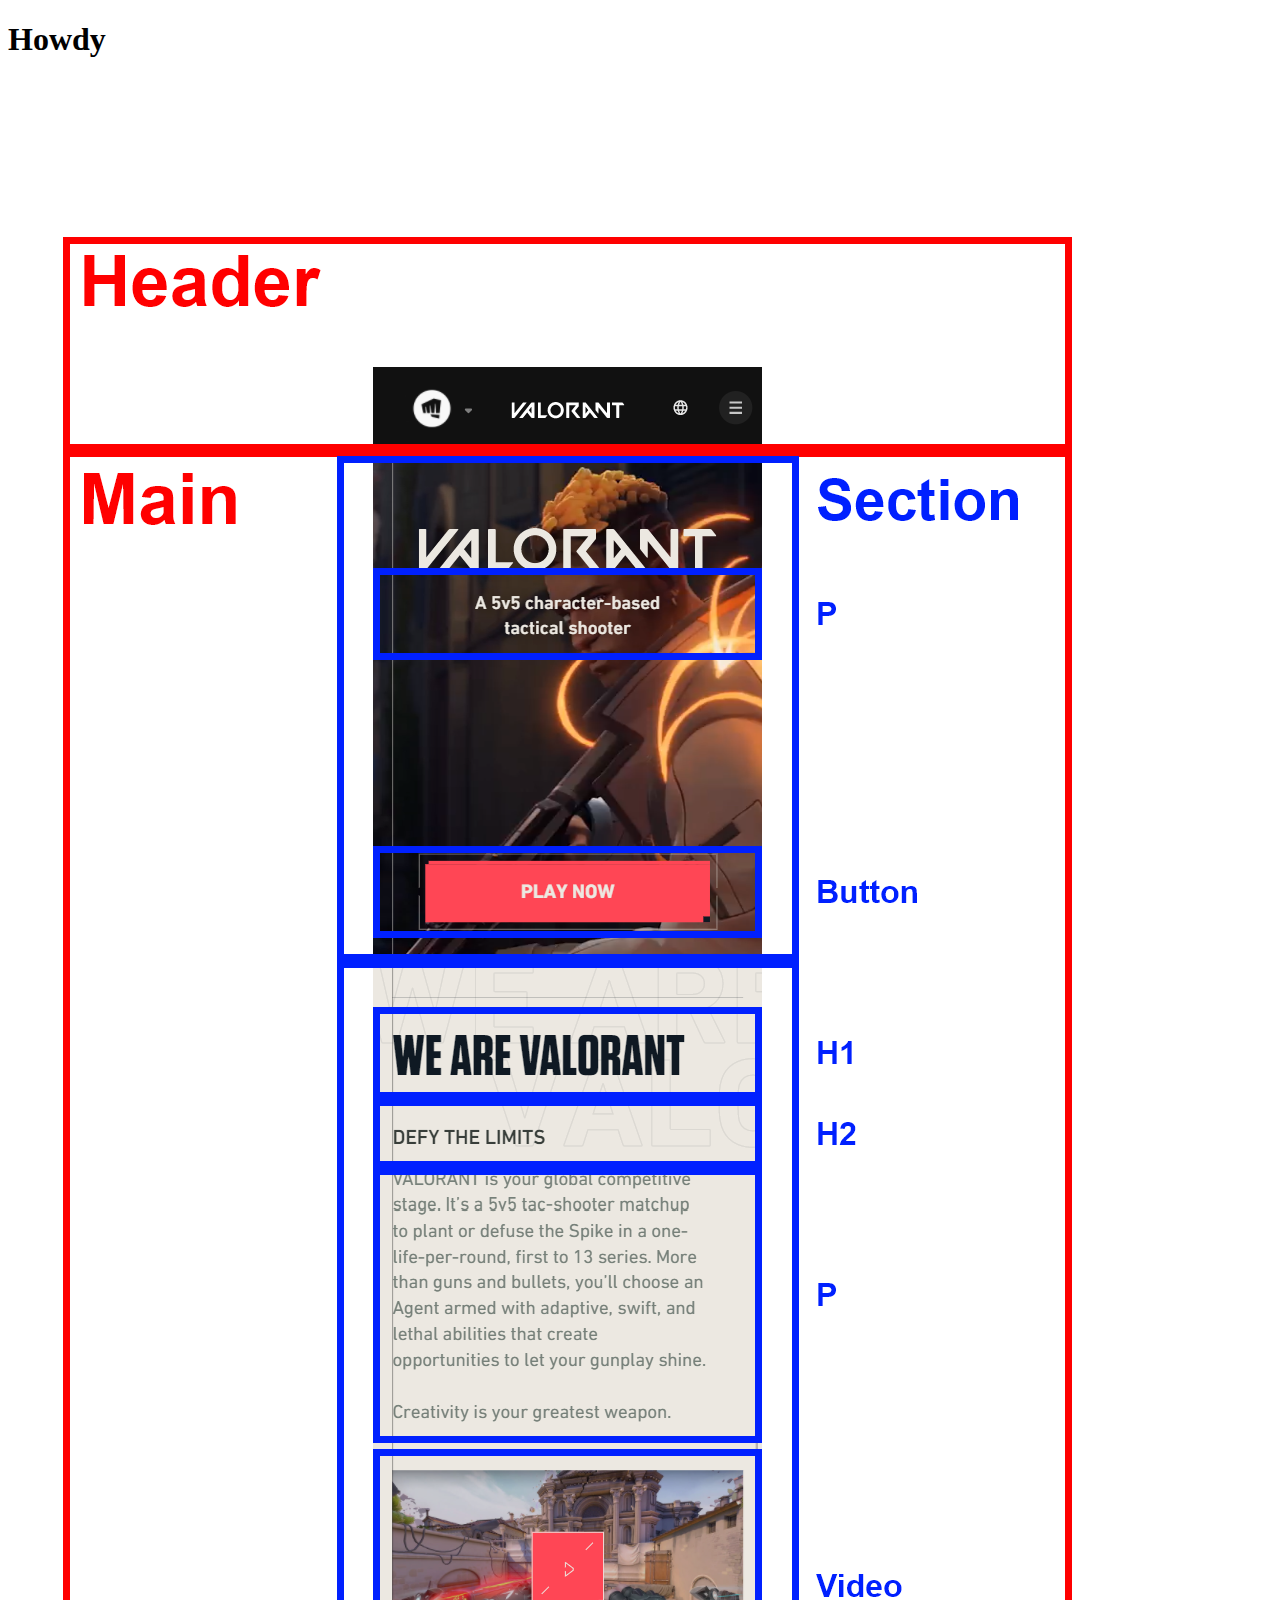
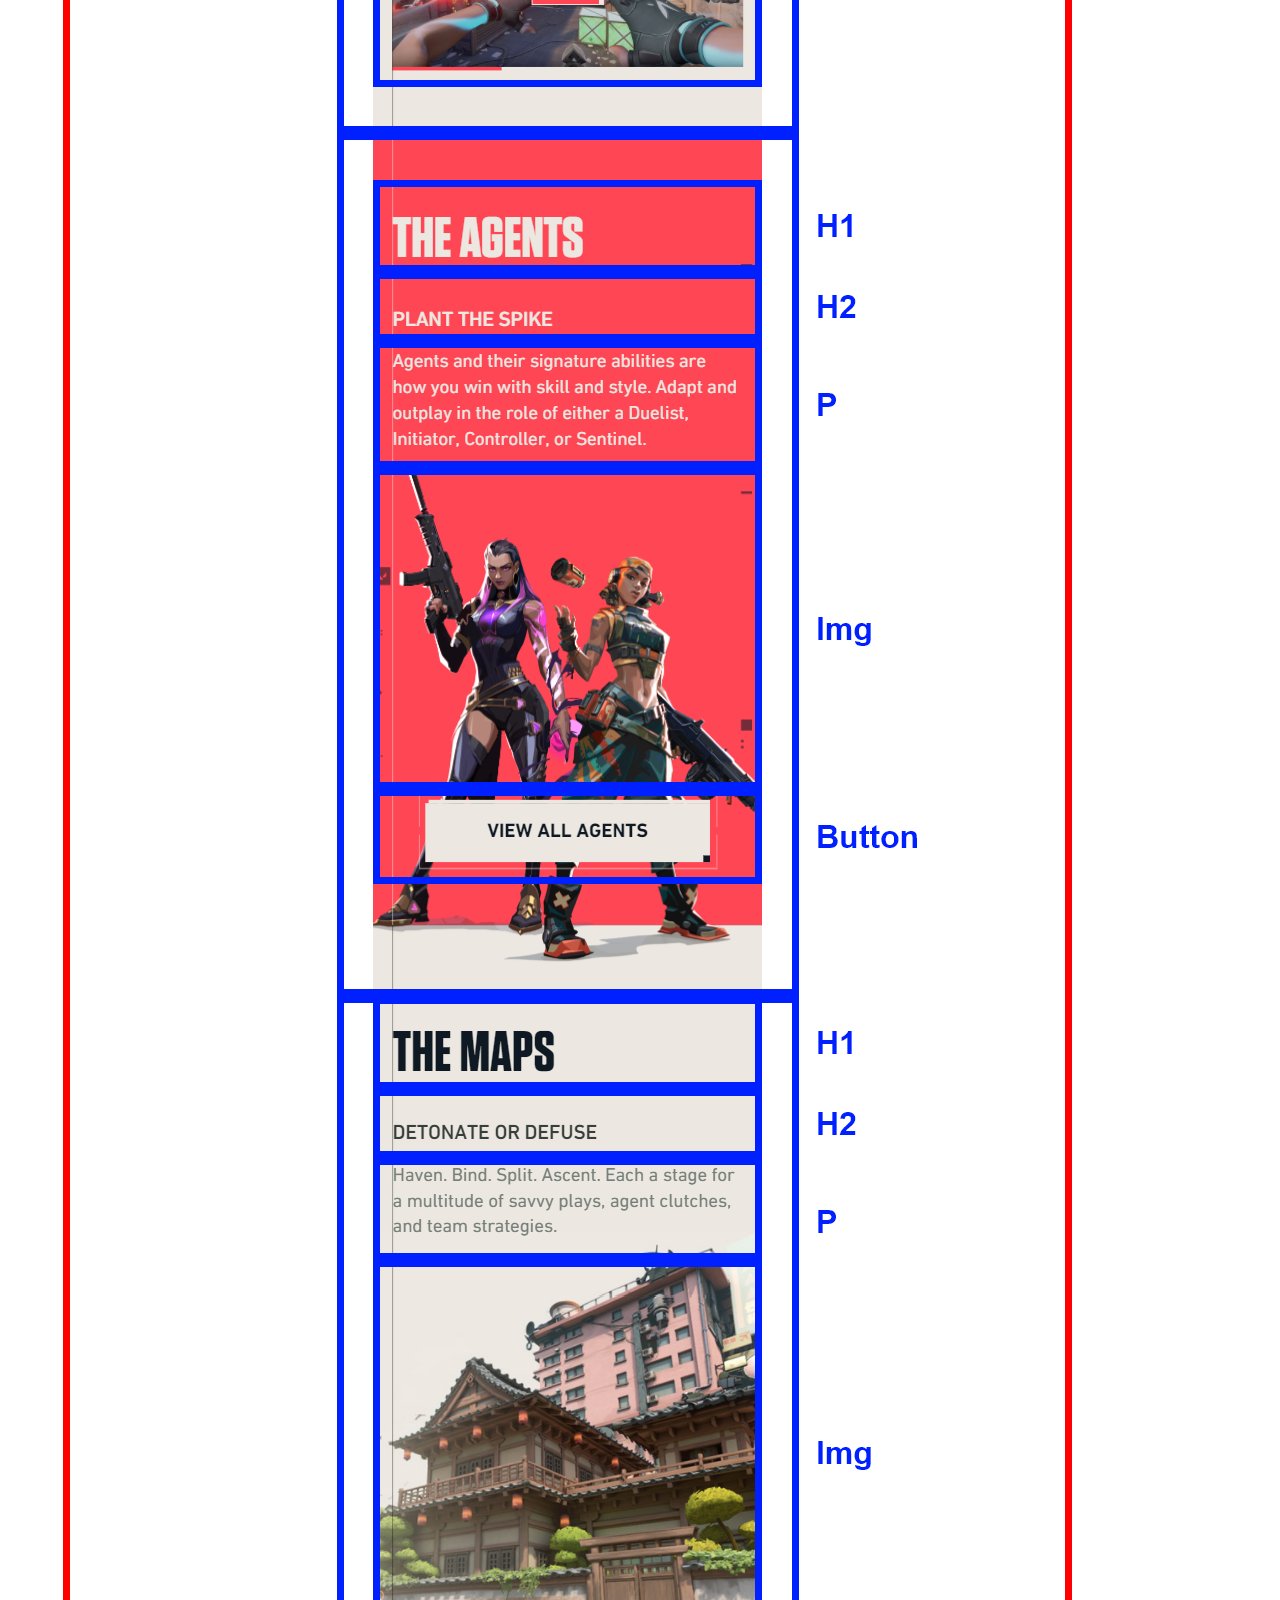
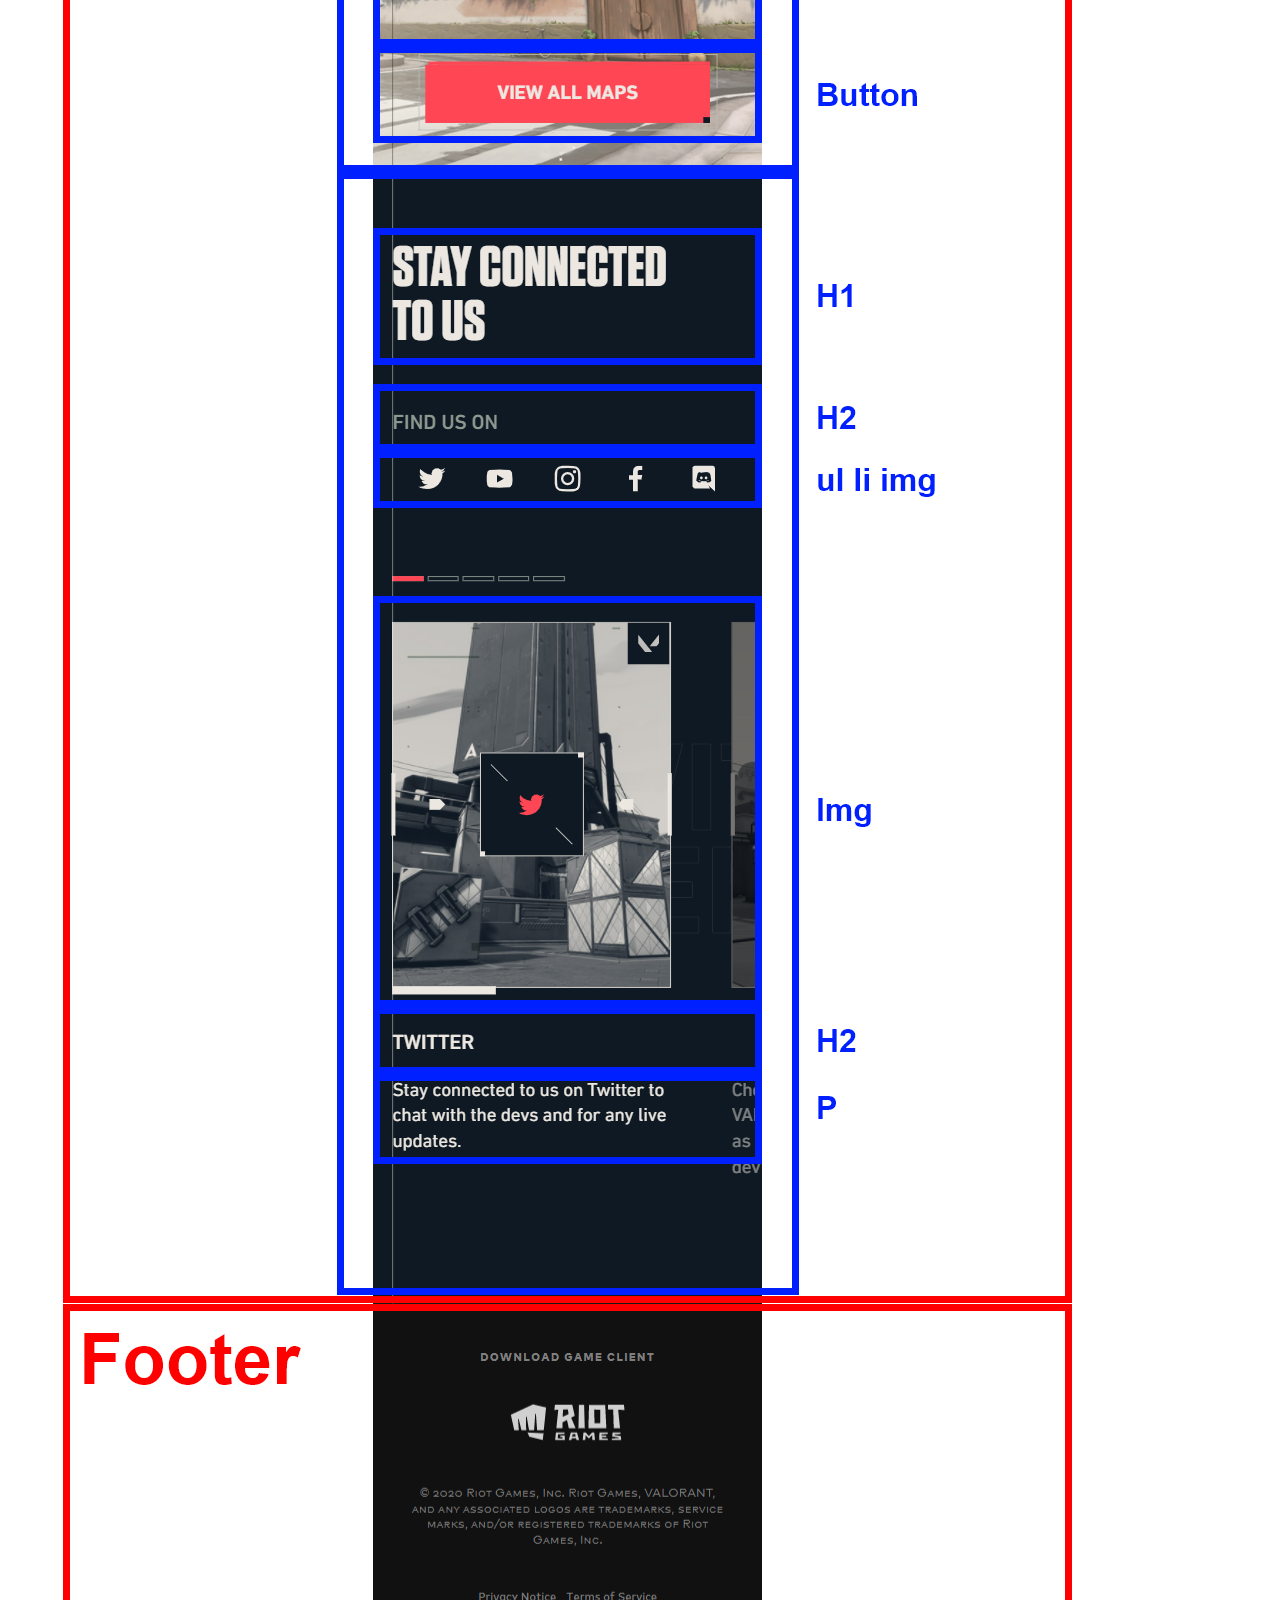
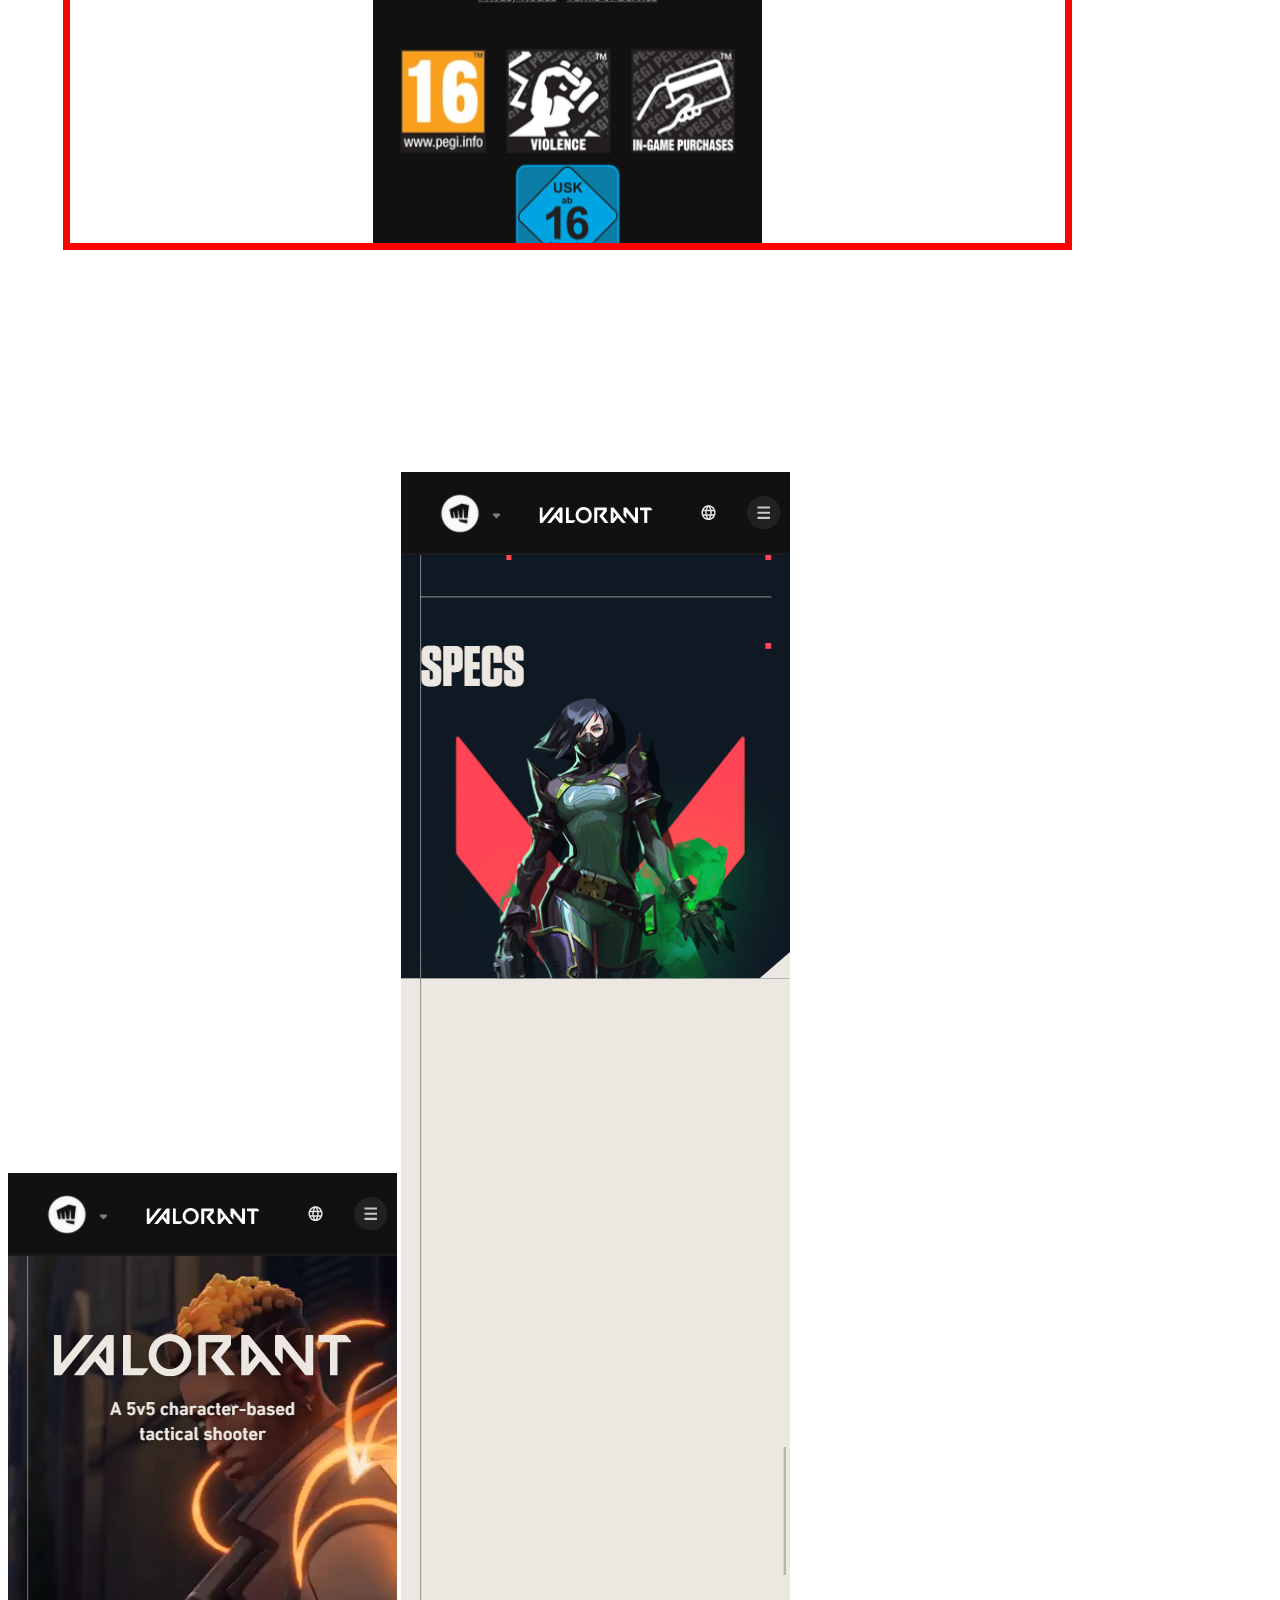
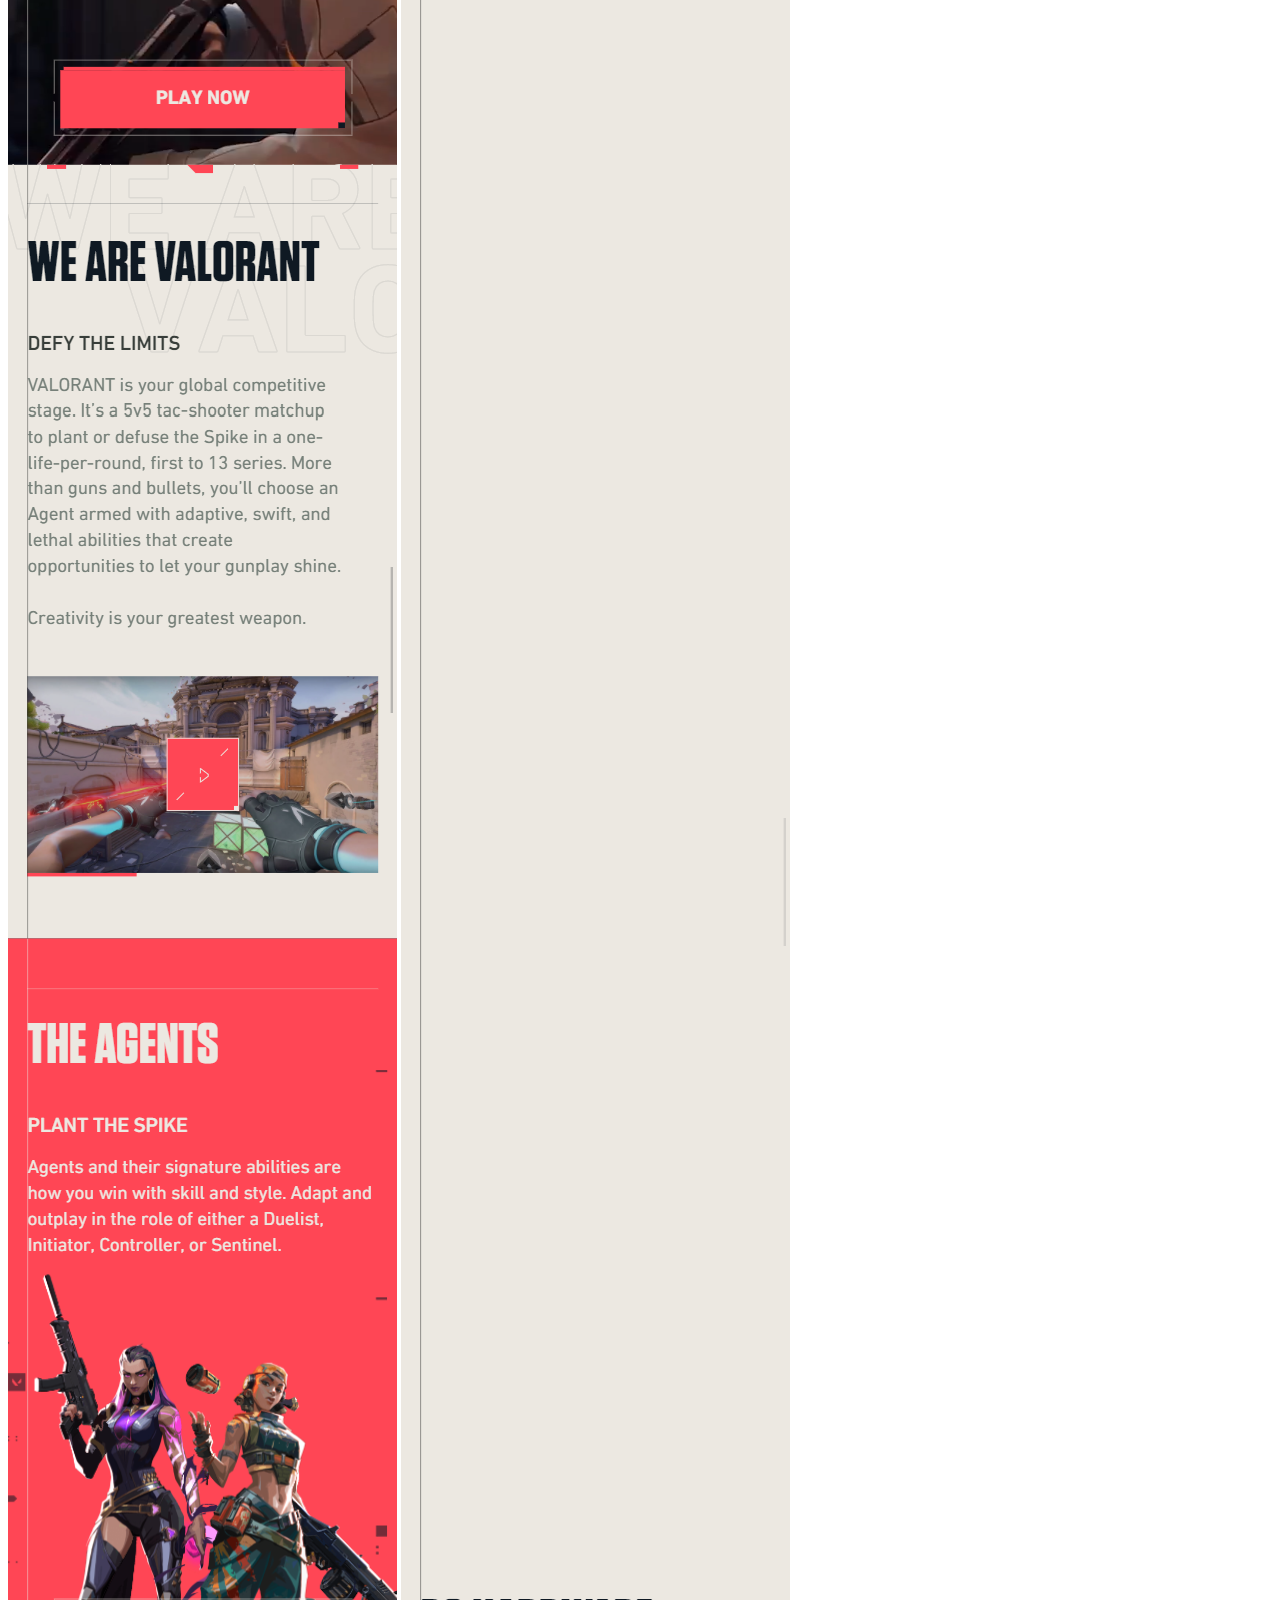
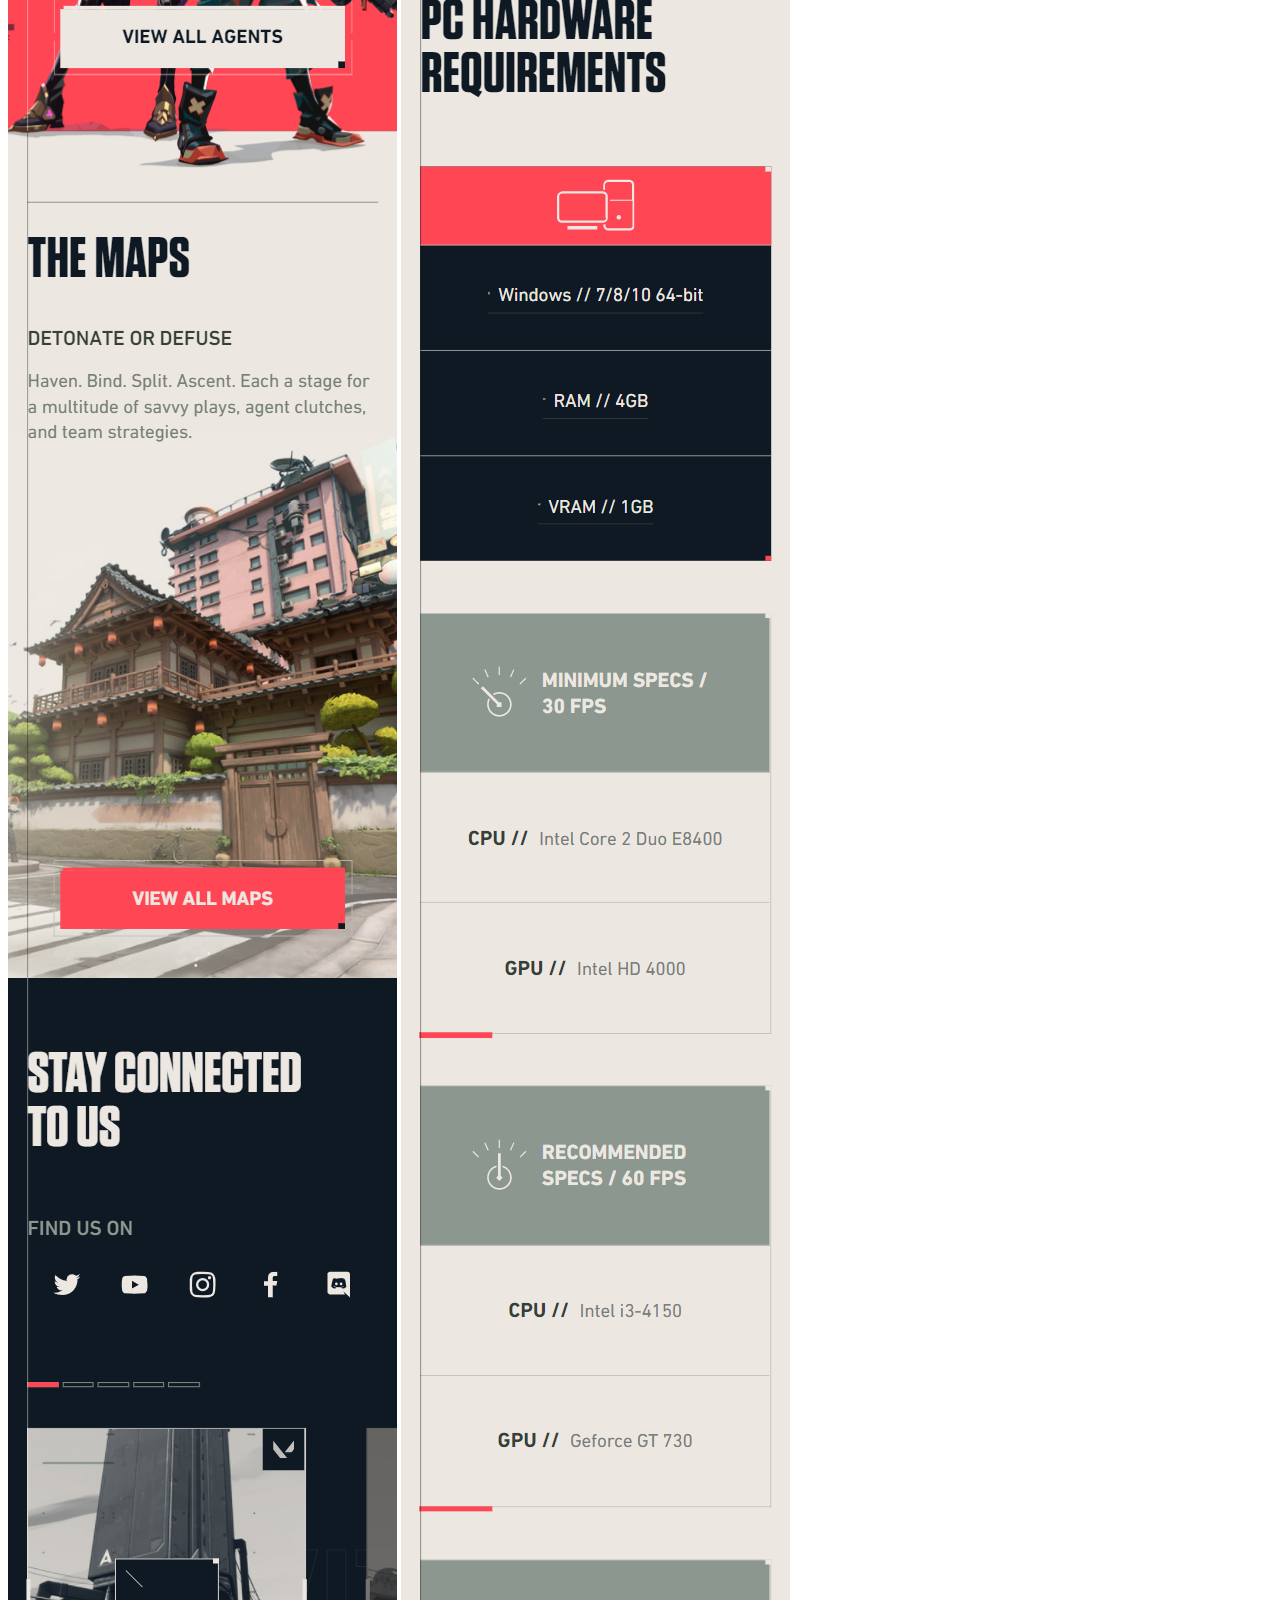
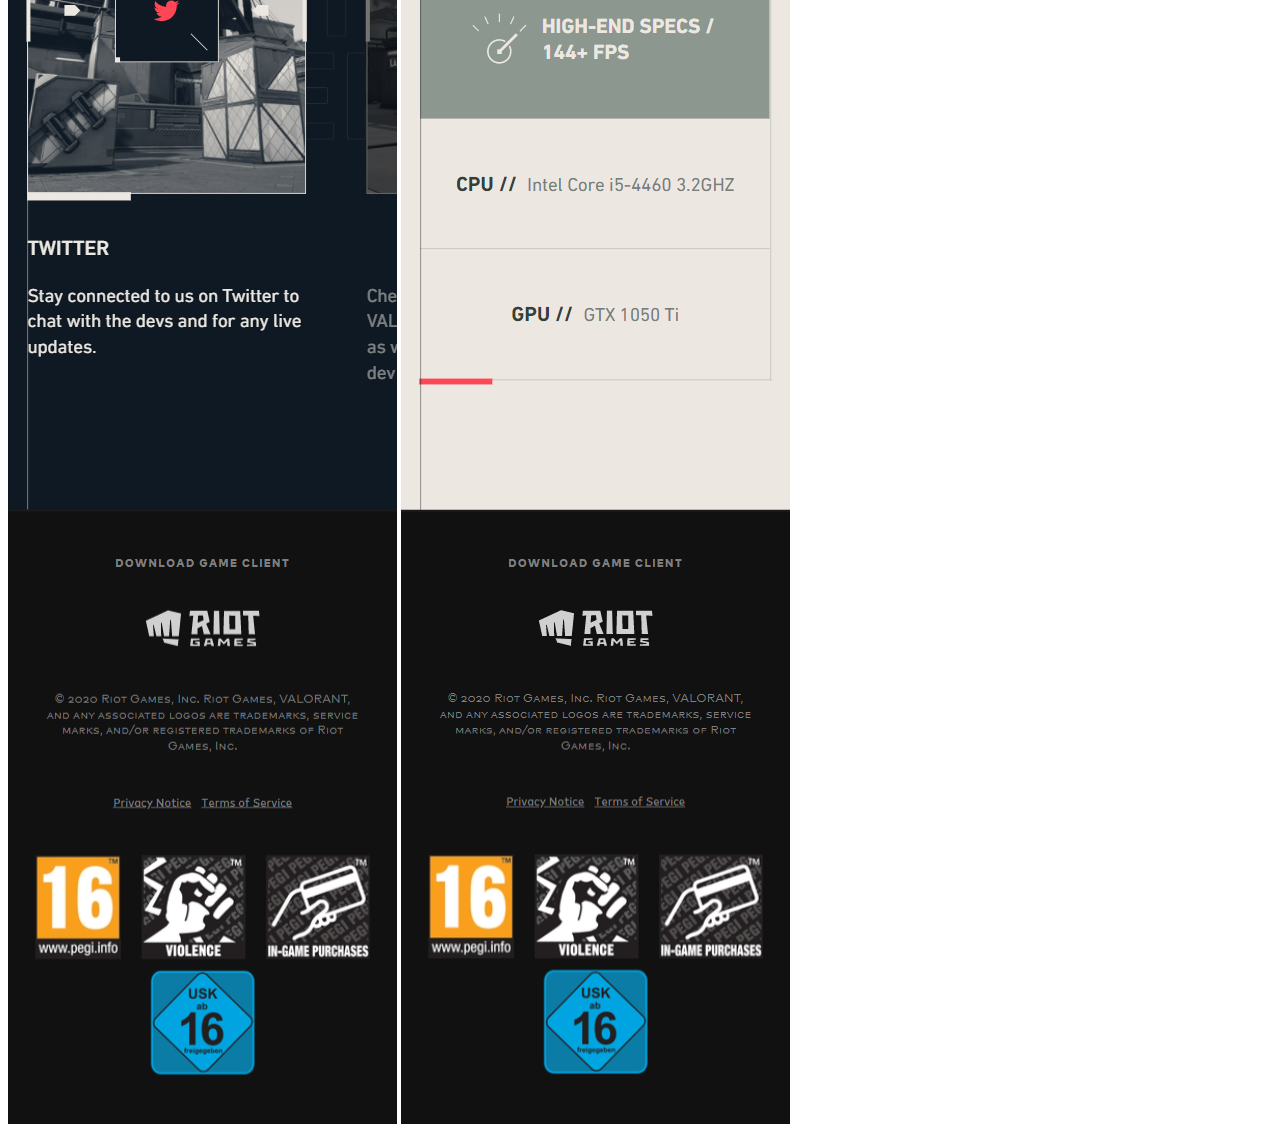
==== index.html @ ea3ea651 "Add files via upload" ====
<!doctype html>
<html lang="nl">
	
<head>
	<meta charset="UTF-8">
	<meta name="author" content="jouw naam">
	<meta name="viewport" content="width=device-width, initial-scale=1">
	
	<title>Howdy</title>
	
	<link href="styles/style.css" rel="stylesheet">
</head>

<body>
	<h1>Howdy</h1>
	<img src="./images/breakdownschets.png" width="1119px" alt="Home screenshot">
	<img src="./images/home-screen.png" width="389px" alt="Home screenshot">
	<img src="./images/specs-screen.png" width="389px" alt="Specs screenshot">
	<script src="scripts/script.js"></script>
</body>
	
</html>
---- styles/style.css ----
/* CSS Document */
*, *::after, *::before {
  box-sizing:border-box;  
}
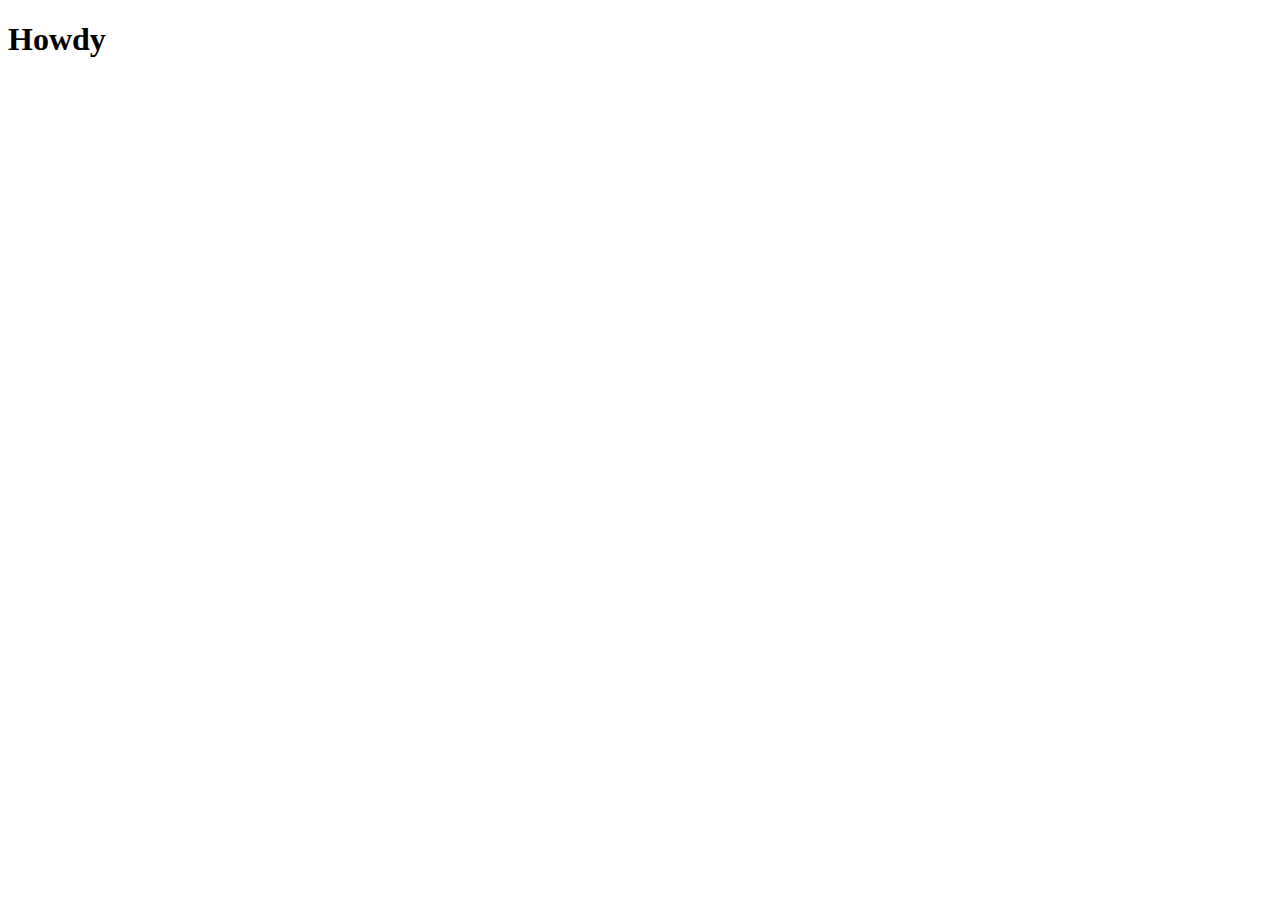
==== commit 89b16768: "Add files via upload" ====
--- a/index.html
+++ b/index.html
@@ -1,22 +1,19 @@
 <!doctype html>
 <html lang="nl">
-	
+
 <head>
-	<meta charset="UTF-8">
-	<meta name="author" content="jouw naam">
-	<meta name="viewport" content="width=device-width, initial-scale=1">
-	
-	<title>Howdy</title>
-	
-	<link href="styles/style.css" rel="stylesheet">
+    <meta charset="UTF-8">
+    <meta name="author" content="jouw naam">
+    <meta name="viewport" content="width=device-width, initial-scale=1">
+
+    <title>Howdy</title>
+
+    <link href="styles/style.css" rel="stylesheet">
 </head>
 
 <body>
-	<h1>Howdy</h1>
-	<img src="./images/breakdownschets.png" width="1119px" alt="Home screenshot">
-	<img src="./images/home-screen.png" width="389px" alt="Home screenshot">
-	<img src="./images/specs-screen.png" width="389px" alt="Specs screenshot">
-	<script src="scripts/script.js"></script>
+    <h1>Howdy</h1>
+    <script src="scripts/script.js"></script>
 </body>
-	
+
 </html>
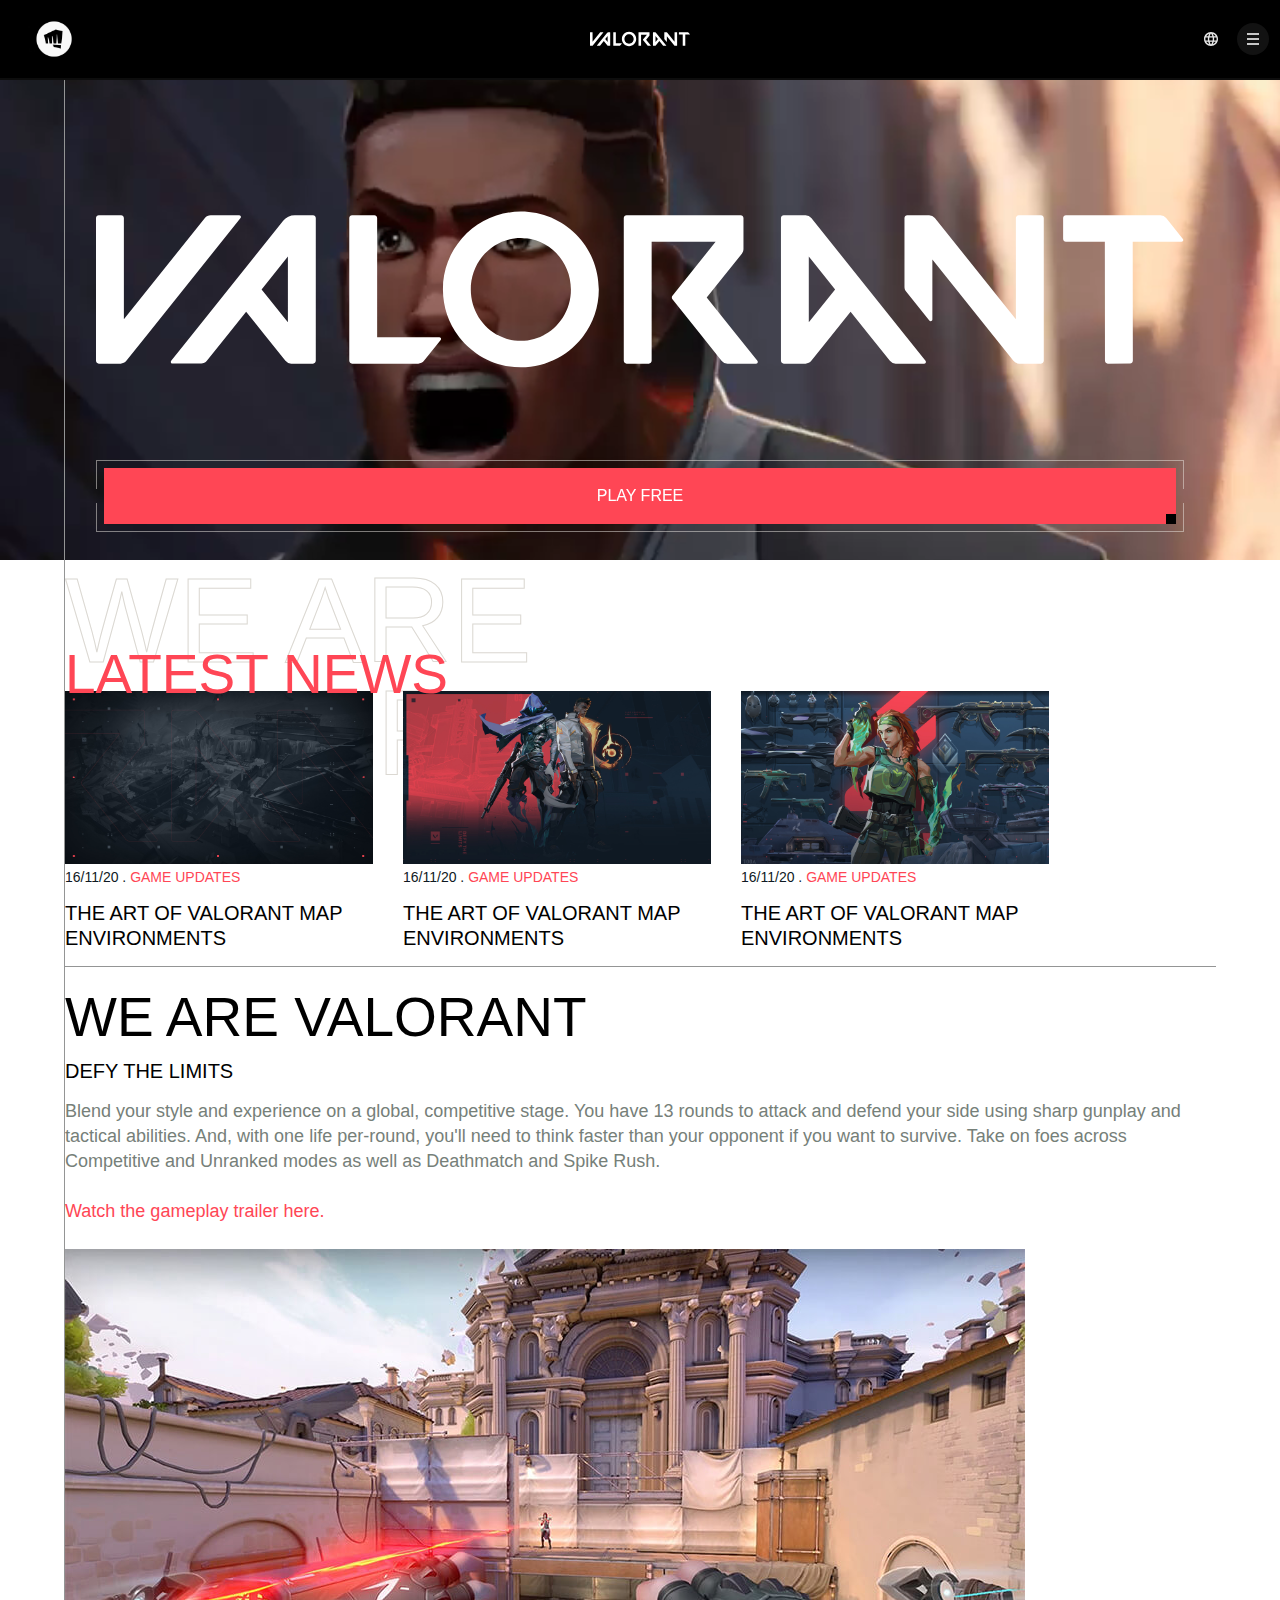
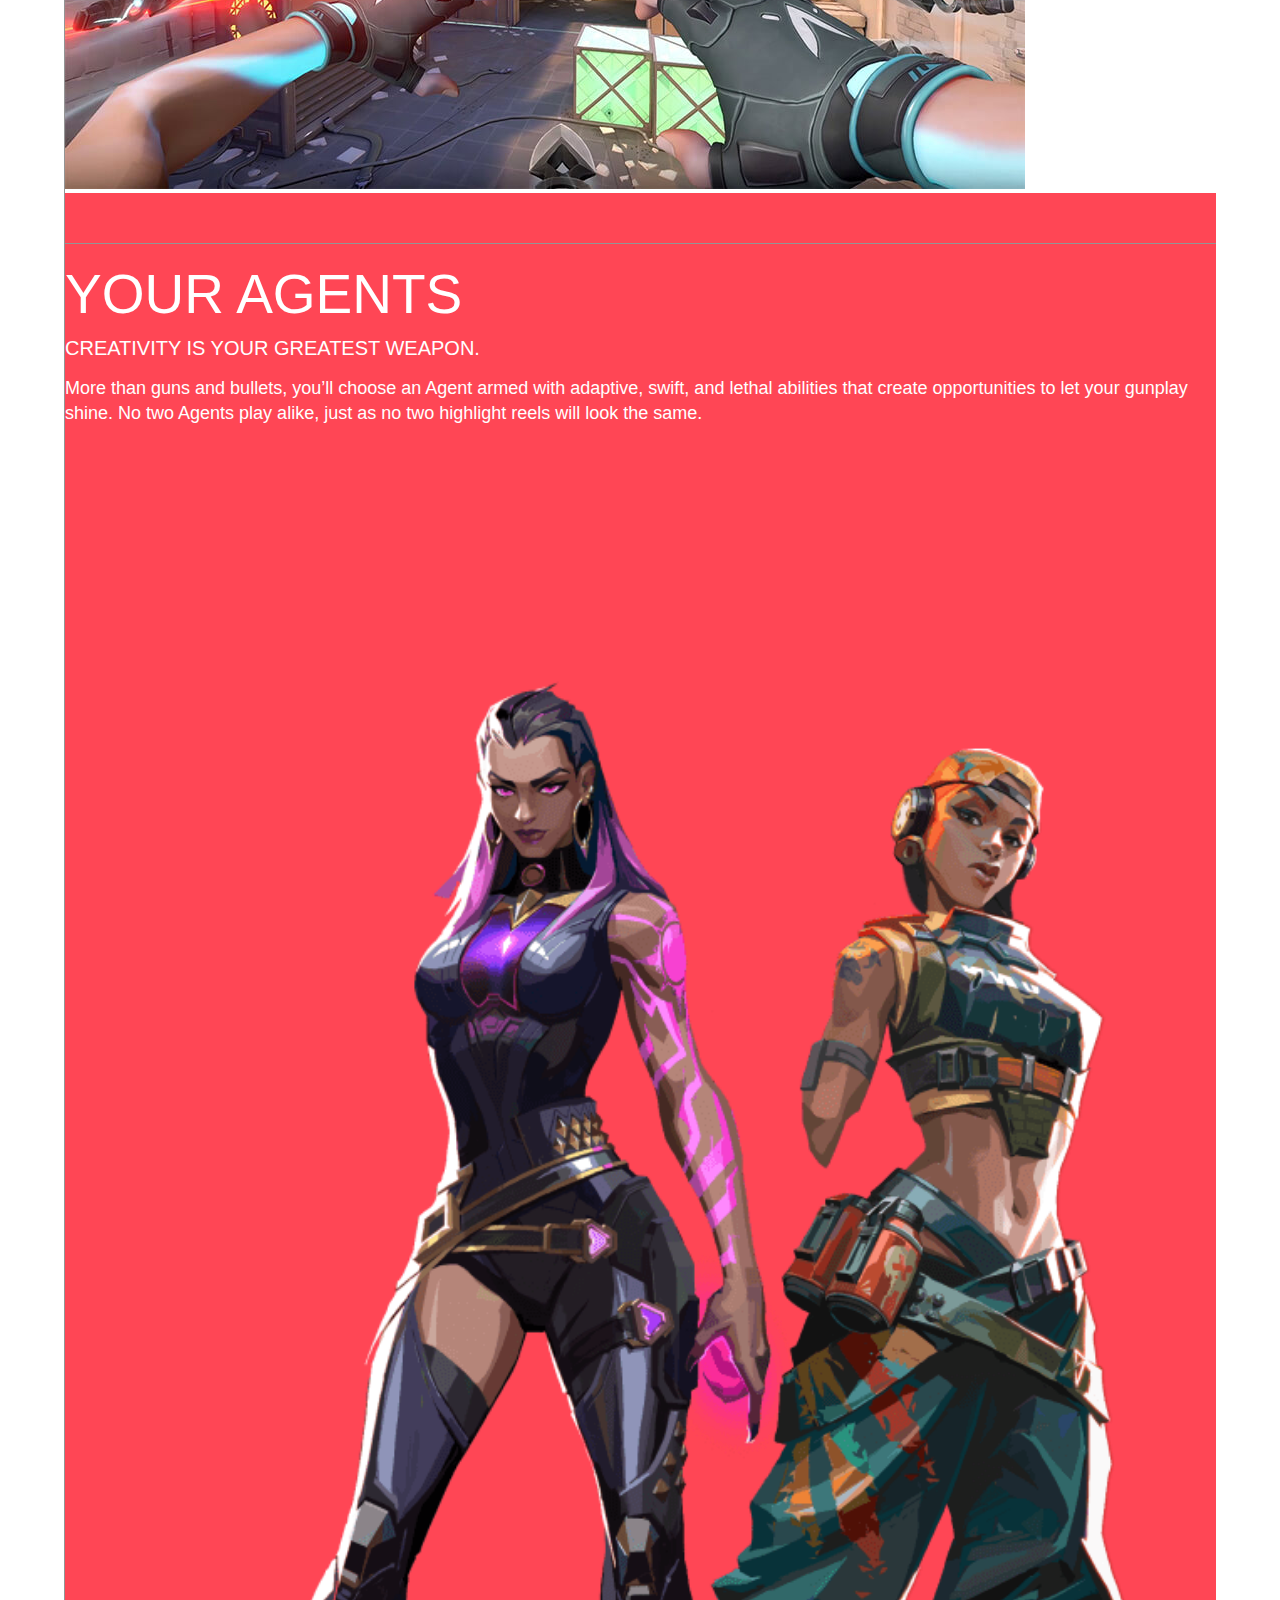
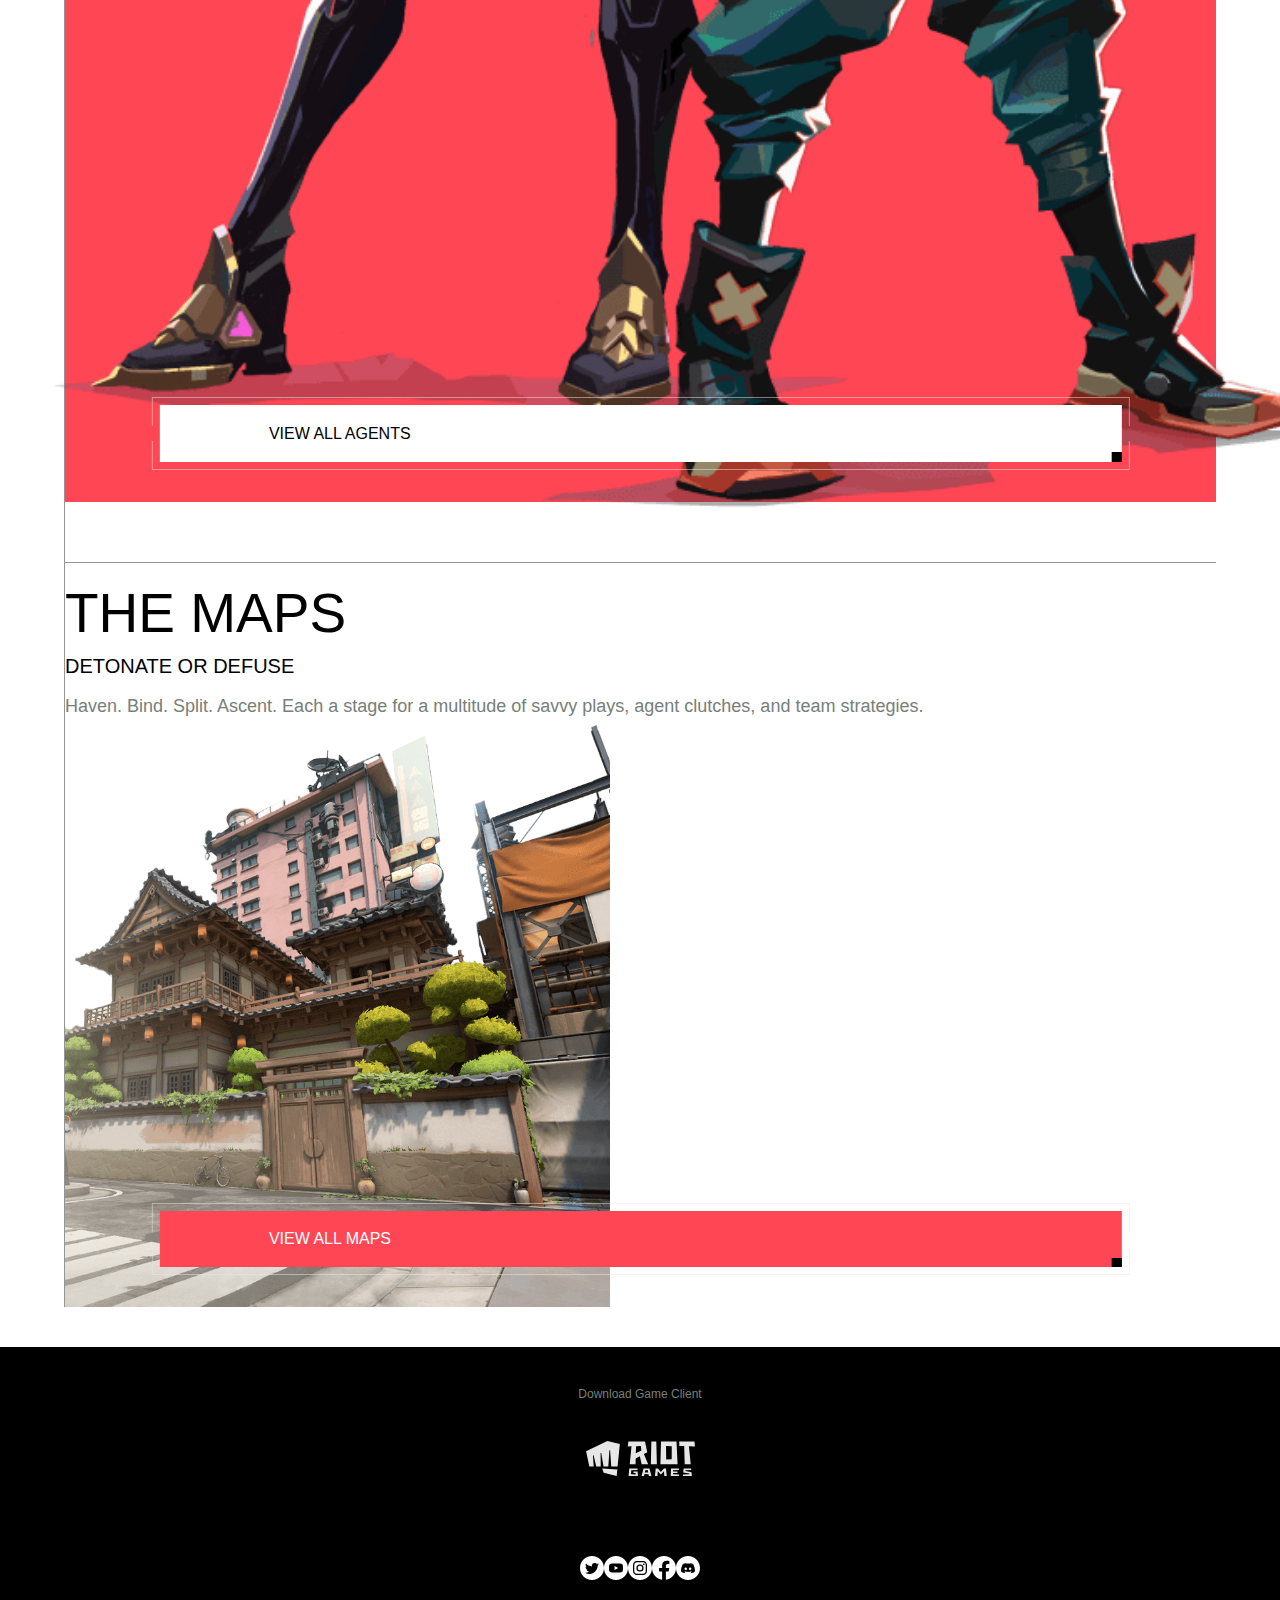
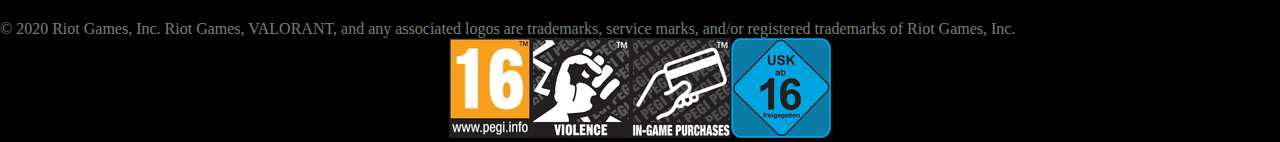
==== commit e8f9687e: "Add files via upload" ====
--- a/index.html
+++ b/index.html
@@ -1,19 +1,194 @@
 <!doctype html>
-<html lang="nl">
+
+<html lang="en">
 
 <head>
     <meta charset="UTF-8">
-    <meta name="author" content="jouw naam">
+    <meta name="author" content="Lars">
     <meta name="viewport" content="width=device-width, initial-scale=1">
-
-    <title>Howdy</title>
-
+    <title>Play Valorant</title>
     <link href="styles/style.css" rel="stylesheet">
+    <link href="https://lolstatic-a.akamaihd.net/webfonts/live/css/valorant/fonts.css" rel="stylesheet">
 </head>
 
 <body>
-    <h1>Howdy</h1>
+
+    <header>
+      <nav>
+        <ul>
+          <li class="riotLi">
+            <button class="riot" type="button" name="button"></button>
+          </li>
+          <li class="logoLi">
+            <img class="logo" src="./assets/images/logo.svg" alt="logo">
+          </li>
+          <li class="langLi">
+            <img class="lang" src="./assets/images/lang.svg" alt="lang">
+          </li>
+          <li class="menuMobileLi">
+            <button class="menuMobile" type="button" name="button"></button>
+          </li>
+        </ul>
+      </nav>
+    </header>
+
+    <main>
+      <!-- VIDEO -->
+      <section>
+          <span></span>
+          <video autoplay muted loop poster="./assets/images/VALORANT_30s-poster.jpg">
+            <source src="./assets/video/VALORANT-mobile-0526.mp4" type="video/mp4">
+            <source src="./assets/video/VALORANT-mobile-0526.webm" type="video/webm">
+          </video>
+          <div>
+          <img src="./assets/images/logo.svg" alt="logo">
+          <p >A 5v5 character-based tactical shooter</p>
+          </div>
+          <button type="button">
+            <span>
+              <span></span>
+              <span>PLAY FREE</span>
+            </span>
+          </button>
+      </section>
+
+      <!-- LATEST NEWS -->
+      <section class="latestNews">
+        <h2>
+          <span>We are</span>
+          <span>VALORANT</span>
+        </h2>
+        <h2>LATEST NEWS</h2>
+        <ul>
+          <li>
+            <article>
+              <img src="./assets/images/Valorant_Dev_Diary_24_Banner.jpg" alt="banner1">
+              <time datetime="2020-11-16">16/11/20 . </time>
+              <span>Game Updates</span>
+              <h3>The Art of VALORANT Map Environments</h3>
+            </article>
+          </li>
+          <li>
+            <article>
+              <img src="./assets/images/VAL_Patch_1_10_Notes_Banner.jpg" alt="banner">
+              <time datetime="2020-11-16">16/11/20 . </time>
+              <span>Game Updates</span>
+              <h3>The Art of VALORANT Map Environments</h3>
+            </article>
+          </li>
+          <li>
+            <article>
+              <img src="./assets/images/act-3-article-banner.jpg" alt="banner3">
+              <time datetime="2020-11-16">16/11/20 . </time>
+              <span>Game Updates</span>
+              <h3>The Art of VALORANT Map Environments</h3>
+            </article>
+          </li>
+        </ul>
+      </section>
+
+      <!-- WE ARE VALORANT -->
+      <section class="weAreValorant">
+        <h2>WE ARE VALORANT</h2>
+        <h3>DEFY THE LIMITS</h3>
+        <p>
+          <span>
+            Blend your style and experience on a global, competitive stage. You have 13 rounds to attack and defend your side using sharp gunplay and tactical abilities. And, with one life per-round, you'll need to think faster than your opponent if you want to survive. Take on foes across Competitive and Unranked modes as well as Deathmatch and Spike Rush.
+          </span>
+          <span>
+            Watch the gameplay trailer here.
+          </span>
+        </p>
+          <img src="./assets/images/game-overview-poster-launch.jpg" alt="Game overview poster launch">
+          <button type="button" name="button"></button>
+      </section>
+
+      <!-- YOUR AGENTS -->
+      <section class="theAgents">
+        <h2>YOUR AGENTS</h2>
+        <h3>CREATIVITY IS YOUR GREATEST WEAPON.</h3>
+        <p>
+          <span>
+            More than guns and bullets, you’ll choose an Agent armed with adaptive, swift, and lethal abilities that create opportunities to let your gunplay shine. No two Agents play alike, just as no two highlight reels will look the same.
+          </span>
+        </p>
+        <img src="./assets/images/raze-reyna.png" alt="Raze Reyna">
+        <a>
+          <span>
+            <span></span>
+            <span>VIEW ALL AGENTS</span>
+          </span>
+        </a>
+      </section>
+
+
+      <!-- THE MAPS -->
+      <section class="theMap">
+        <h2>THE MAPS</h2>
+        <h3>DETONATE OR DEFUSE</h3>
+        <p>
+            Haven. Bind. Split. Ascent. Each a stage for a multitude of savvy plays, agent clutches, and team strategies.
+        </p>
+        <img src="./assets/images/map.png" alt="Map Valorant">
+        <a>
+          <span>
+            <span></span>
+            <span>VIEW ALL MAPS</span>
+          </span>
+        </a>
+      </section>
+
+    </main>
+
+    <footer>
+      <h4>Download Game Client</h4>
+      <a href="#"><img src="./assets/images/riotLogo.svg" alt="Logo"></a>
+      <ul>
+        <li>
+          <a href="#"><img src="./assets/images/twitter.svg" alt=""></a>
+        </li>
+        <li>
+          <a href="#"><img src="./assets/images/youtube.svg" alt=""></a>
+        </li>
+        <li>
+          <a href="#"><img src="./assets/images/instagram.svg" alt=""></a>
+        </li>
+        <li>
+          <a href="#"><img src="./assets/images/facebook.svg" alt=""></a>
+        </li>
+        <li>
+          <a href="#"><img src="./assets/images/discord.svg" alt=""></a>
+        </li>
+      </ul>
+      <p>
+        © 2020 Riot Games, Inc. Riot Games, VALORANT, and any associated logos are trademarks, service marks, and/or registered trademarks of Riot Games, Inc.
+      </p>
+      <ul>
+        <li>
+          <a href="#"></a>
+        </li>
+        <li>
+          <a href="#"></a>
+        </li>
+      </ul>
+      <ul>
+        <li>
+          <img src="./assets/images/EU_-_16_black.jpg" alt="">
+        </li>
+        <li>
+          <img src="./assets/images/EU_-_descriptor_violence.png" alt="">
+        </li>
+        <li>
+          <img src="./assets/images/EU_-_descriptor_in-game-purchase.png" alt="">
+        </li>
+        <li>
+          <img src="./assets/images/Germany_-_16_(small).png" alt="">
+        </li>
+      </ul>
+    </footer>
+
     <script src="scripts/script.js"></script>
+
 </body>
 
 </html>
--- a/styles/style.css
+++ b/styles/style.css
@@ -1,5 +1,609 @@
-/* CSS Document */
+/* VALORANT - Lars Kamman */
 *, *::after, *::before {
-  box-sizing:border-box;  
-}
-
+  box-sizing:border-box;
+  margin: 0; padding: 0;
+}
+
+:root {
+  --v-red: #ff4655;
+  --v-darkBlue: #0f1923;
+  --v-white: #ffffff;
+  --v-black: #000000;
+  --v-stroke: #dbd8d2;
+  --v-gray: #768079;
+
+  --v-border: rgba(236,232,225,.5);
+  --v-allBorder: rgb(148,149,149);
+}
+
+
+body::-webkit-scrollbar {
+  display: none;
+}
+
+section {
+  position: relative;
+  height: 100%;
+  width: 90%;
+  margin: 0 5%;
+  border-left: 1px solid var(--v-allBorder);
+}
+
+h1, h2, h3, h4, h5, h6, p {
+    font-weight: 400;
+}
+
+section h2 {
+  font-family: Tungsten-Bold,arial,georgia,sans-serif;
+  font-size: 55px;
+  line-height: 0.94;
+  padding-top: 25px;
+  text-transform: uppercase;
+  border-top: 1px solid var(--v-allBorder);
+}
+
+
+section h3 {
+  font-family: DINNextW05-Medium,arial,georgia,sans-serif;
+  font-size: 20px;
+  line-height: 1.25;
+  margin: 15px 0;
+  text-transform: uppercase;
+}
+
+section p {
+  font-family: DINNextW1G,arial,georgia,sans-serif;
+  font-size: 18px;
+  line-height: 1.4;
+  color: var(--v-gray);
+}
+
+img, video {
+  max-width: 100%;
+  height: auto;
+}
+
+ul, li{
+  list-style-type: none;
+  list-style: none;
+}
+
+button, input[type="submit"], input[type="reset"] {
+	background: none;
+	color: inherit;
+	border: none;
+	padding: 0;
+	font: inherit;
+	cursor: pointer;
+	outline: inherit;
+}
+
+/* HEADER MENU */
+header {
+  /* zoals elke goeie dev ;) */
+  z-index: 9999;
+}
+
+header nav {
+  height: 5em;
+  background-color: black;
+  border-bottom: 0.125em solid rgba(51, 51, 51, 0.25);
+  display: flex;
+  align-items: center;
+}
+
+header nav ul {
+  position: relative;
+  width: 100%;
+  display: flex;
+  flex-direction: row
+}
+
+header nav ul li {
+  display: flex;
+  align-items: center;
+  justify-content: center;
+}
+
+header nav ul .riotLi {
+  width: 6.75em;
+}
+
+header nav ul li .riot {
+  width: 10em;
+  height: 10em;
+  display: inline-block;
+  background: url("../assets/images/fistsprite.png") 0 -2400px no-repeat;
+  zoom: 0.33;
+  transition: background-position 5s steps(15, end);
+}
+
+header nav ul .logoLi {
+  margin: auto;
+}
+
+header nav ul .logo {
+  height: 2em;
+}
+
+header nav ul li .lang {
+  margin: 0 0.5em 0 2em;
+  width: 0.875em;
+  height: 0.875em;
+}
+
+header nav ul li .menuMobile {
+  margin: 0 0.6875em 0 0.6875em;
+  width: 2em;
+  height: 2em;
+  background: url("../assets/images/menu.svg");
+}
+
+/* INTRO */
+/* video */
+section:first-of-type {
+  margin: 0;
+  width: 100%;
+  border-left: 0;
+}
+
+section:first-of-type video {
+  position: relative;
+  top: 0;
+  bottom: 0;
+  height: 30em;
+  width: 100%;
+  overflow: hidden;
+  object-fit: cover;
+  object-position: center;
+}
+
+section:first-of-type > span {
+  position: absolute;
+  border-left: 1px solid var(--v-allBorder);
+  height: 100%;
+  left: 5%;
+  z-index: 3;
+}
+
+/* in video */
+section:first-of-type div {
+  position: absolute;
+  width: 100%;
+  top: 0;
+  display: flex;
+  flex-direction: column;
+  align-items: center;
+}
+
+section:first-of-type div img {
+  margin-top: 2.1875em;
+  width: 85%;
+}
+
+section:first-of-type div p {
+  padding: 0 50px;
+  width: 85%;
+  font-family: DINNextW05-Medium,arial,georgia,sans-serif;
+  color: var(--v-white);
+  text-align: center;
+  text-shadow: 0 0 0.75em rgba(0,0,0,.5);
+}
+
+/* button */
+section:first-of-type button {
+  width: 85%;
+  position: absolute;
+  font-family: DINNextW05-Medium,arial,georgia,sans-serif;
+  font-size: 1em;
+  padding: 0.5em 0.5em ;
+  background-color: transparent;
+  color: var(--v-white);
+  left: 50%;
+  bottom: 2em;
+  transform: translateX(-50%);
+;}
+
+section:first-of-type button::before,
+section:first-of-type button::after {
+  content: "";
+  position: absolute;
+  height: 40%;
+  width: 100%;
+  border: 1px solid var(--v-border);
+  left: 0;
+}
+
+section:first-of-type button::before {
+  border-bottom: 0;
+  top: 0;
+}
+
+section:first-of-type button::after {
+  border-top: 0;
+  bottom: 0;
+}
+
+section:first-of-type button span{
+  position: relative;
+  display: block;
+  overflow: hidden;
+  padding: 0px 0px;
+  background-color: var(--v-red);
+}
+
+section:first-of-type button span span:first-of-type{
+  content: "";
+  display: block;
+  position: absolute;
+  height: 100%;
+  width: 120%;
+  top: 0;
+  left: -5%;
+  z-index: 1;
+  background-color: var(--v-darkBlue);
+  transform: translateX(-100%) skew(-10deg);
+  transition: -webkit-transform 0.3s ease-out;
+  transition: transform 0.3s ease-out;
+}
+
+section:first-of-type button:hover span span:first-of-type {
+  transform: translateX(0) skew(-10deg);
+}
+
+section:first-of-type button span span {
+  position: relative;
+  display: block;
+  padding: 1.2em 6.85em;
+  background-color: transparent;
+  z-index: 1;
+}
+
+section:first-of-type button span:after {
+  content: "";
+  display: block;
+  position: absolute;
+  height: 0.6rem;
+  width: 0.6rem;
+  right: 0;
+  bottom: 0;
+  background-color: var(--v-black);
+  transition: background-color 0.2s ease-in;
+}
+section:first-of-type button:hover span:after{
+  background-color: var(--v-white);
+}
+
+
+/* LATEST NEWS */
+section:nth-of-type(2) h2:first-of-type {
+  position: absolute;
+  font-size: 120px;
+  margin: 0;
+  z-index: -1;
+}
+
+section:nth-of-type(2) h2:first-of-type span {
+  display: block;
+  color: var(--v-white);
+  -webkit-text-stroke: 1px var(--v-stroke);
+}
+
+section:nth-of-type(2) h2:first-of-type {
+  padding: unset;
+  border-top: unset;
+}
+
+section:nth-of-type(2) h2:last-of-type {
+    transform: translateY(8%);
+    color: var(--v-red);
+    border-top: unset;
+    padding-top: 75px;
+}
+
+section:nth-of-type(2) ul {
+  display:flex;
+  overflow-x:auto;
+  scroll-snap-type: x mandatory;
+}
+
+section:nth-of-type(2) li {
+   scroll-snap-align: center;
+}
+
+section:nth-of-type(2) li + li {
+   margin-left: 1.875em;
+}
+
+section:nth-of-type(2) ul li article {
+  width: 308px;
+}
+
+section:nth-of-type(2) ul li article time{
+  font-family: DINNextW05-Medium,arial,georgia,sans-serif;
+  font-size: 14px;
+  color: var(--v-darkBlue);
+}
+
+section:nth-of-type(2) ul li article span{
+  font-family: DINNextW05-Medium,arial,georgia,sans-serif;
+  font-size: 14px;
+  text-transform: uppercase;
+  color: var(--v-red);
+}
+
+/* WE ARE VALORANT */
+section:nth-of-type(3) p span:last-of-type{
+  display: block;
+  margin: 25px 0;
+  color: var(--v-red);
+}
+
+section:nth-of-type(3) button{
+  position: relative;
+  bottom: 100px;
+  left: 50%;
+  transform: translateX(-50%) translateY(-50%);
+  width: 70px;
+  height: 70px;
+  border: 1px solid var(--v-white);
+  background: url("../assets/images/playButton.svg");
+  background-color: var(--v-red);
+}
+
+/* YOUR AGENTS */
+section:nth-of-type(4) {
+  background-color: var(--v-red);
+  padding-top: 50px;
+}
+
+section:nth-of-type(4) h2, section:nth-of-type(4) h3, section:nth-of-type(4) p{
+  color: var(--v-white);
+}
+
+
+section:nth-of-type(4) p{
+  margin-bottom: -4.5em;
+}
+
+/* button */
+section:nth-of-type(4) a {
+  width: 85%;
+  position: absolute;
+  font-family: DINNextW05-Medium,arial,georgia,sans-serif;
+  font-size: 1em;
+  padding: 0.5em 0.5em;
+  background-color: transparent;
+  color: var(--v-white);
+  left: 50%;
+  bottom:2em;
+  transform: translateX(-50%);
+}
+
+section:nth-of-type(4) a::before,
+section:nth-of-type(4) a::after {
+  content: "";
+  position: absolute;
+  height: 40%;
+  width: 100%;
+  border: 1px solid var(--v-border);
+  left: 0;
+}
+
+section:nth-of-type(4) a::before {
+  border-bottom: 0;
+  top: 0;
+}
+
+section:nth-of-type(4) a::after {
+  border-top: 0;
+  bottom: 0;
+}
+
+section:nth-of-type(4) a span{
+  position: relative;
+  display: block;
+  overflow: hidden;
+  padding: 0px 0px;
+  background-color: var(--v-white);
+}
+
+section:nth-of-type(4) a span span:first-of-type{
+  content: "";
+  display: block;
+  position: absolute;
+  height: 100%;
+  width: 120%;
+  top: 0;
+  left: -5%;
+  z-index: 1;
+  background-color: var(--v-darkBlue);
+  transform: translateX(-100%) skew(-10deg);
+  transition: -webkit-transform 0.3s ease-out;
+  transition: transform 0.3s ease-out;
+}
+
+section:nth-of-type(4) a:hover span span:first-of-type {
+  transform: translateX(0) skew(-10deg);
+}
+
+section:nth-of-type(4) a:hover span span:last-of-type {
+  color: var(--v-white);
+}
+
+section:nth-of-type(4) a span span:last-of-type {
+  position: relative;
+  display: block;
+  padding: 1.2em 6.85em;
+  background-color: transparent;
+  color: var(--v-black);
+  z-index: 1;
+}
+
+section:nth-of-type(4) a span:after {
+  content: "";
+  display: inline;
+  position: absolute;
+  height: 0.6rem;
+  width: 0.6rem;
+  right: 0;
+  bottom: 0;
+  background-color: var(--v-black);
+  transition: background-color 0.2s ease-in;
+}
+
+section:nth-of-type(4) a:hover span:after{
+  background-color: var(--v-white);
+}
+
+/* img */
+section:nth-of-type(4) img {
+    position: relative;
+    max-width: unset;
+    top: 53px;
+    right: 28px;
+    width: 125%;
+}
+
+/* YOUR MAPS */
+section:nth-of-type(5){
+  padding-top: 60px;
+  overflow: hidden;
+}
+
+/* button */
+section:nth-of-type(5) a {
+  width: 85%;
+  position: absolute;
+  font-family: DINNextW05-Medium,arial,georgia,sans-serif;
+  font-size: 1em;
+  padding: 0.5em 0.5em;
+  background-color: transparent;
+  color: var(--v-white);
+  left: 50%;
+  bottom:2em;
+  transform: translateX(-50%);
+;}
+
+section:nth-of-type(5) a::before,
+section:nth-of-type(5) a::after {
+  content: "";
+  position: absolute;
+  height: 40%;
+  width: 100%;
+  border: 1px solid var(--v-border);
+  left: 0;
+}
+
+section:nth-of-type(5) a::before {
+  border-bottom: 0;
+  top: 0;
+}
+
+section:nth-of-type(5) a::after {
+  border-top: 0;
+  bottom: 0;
+}
+
+section:nth-of-type(5) a span{
+  position: relative;
+  display: block;
+  overflow: hidden;
+  padding: 0px 0px;
+  background-color: var(--v-red);
+}
+
+section:nth-of-type(5) a span span:first-of-type{
+  content: "";
+  display: block;
+  position: absolute;
+  height: 100%;
+  width: 120%;
+  top: 0;
+  left: -5%;
+  z-index: 1;
+  background-color: var(--v-darkBlue);
+  transform: translateX(-100%) skew(-10deg);
+  transition: -webkit-transform 0.3s ease-out;
+  transition: transform 0.3s ease-out;
+}
+
+section:nth-of-type(5) a:hover span span:first-of-type {
+  transform: translateX(0) skew(-10deg);
+}
+
+section:nth-of-type(5) a:hover span span:last-of-type {
+  color: var(--v-white);
+}
+
+section:nth-of-type(5) a span span:last-of-type {
+  position: relative;
+  display: block;
+  padding: 1.2em 6.85em;
+  background-color: transparent;
+  color: var(--v-white);
+  z-index: 1;
+}
+
+section:nth-of-type(5) a span:after {
+  content: "";
+  display: inline;
+  position: absolute;
+  height: 0.6rem;
+  width: 0.6rem;
+  right: 0;
+  bottom: 0;
+  background-color: var(--v-black);
+  transition: background-color 0.2s ease-in;
+}
+
+section:nth-of-type(5) a:hover span:after{
+  background-color: var(--v-white);
+}
+
+/*img*/
+section:nth-of-type(5) img {
+    position: relative;
+    max-width: unset;
+    top: 4px;
+    right: 291px;
+    width: 836px;
+}
+
+/* FOOTER */
+footer {
+  background-color: var(--v-black);
+  color: var(--v-gray);
+}
+
+footer h4 {
+  color: var(--v-gray);
+  font-family: DINNextW05-Bold,arial,georgia,sans-serif;
+  font-size: 12px;
+  margin: 40px auto;
+  padding-top: 40px;
+  display: flex;
+  justify-content: center;
+}
+
+footer a img {
+  margin: 40px auto;
+  display: flex;
+}
+
+footer a img {
+  margin: 40px auto;
+  display: flex;
+}
+
+footer ul {
+  display: flex;
+  flex-direction: row;
+  flex-wrap: nowrap;
+  justify-content: center;
+  align-items: center;
+}
+
+footer ul li a img {
+  width: 24px;
+}
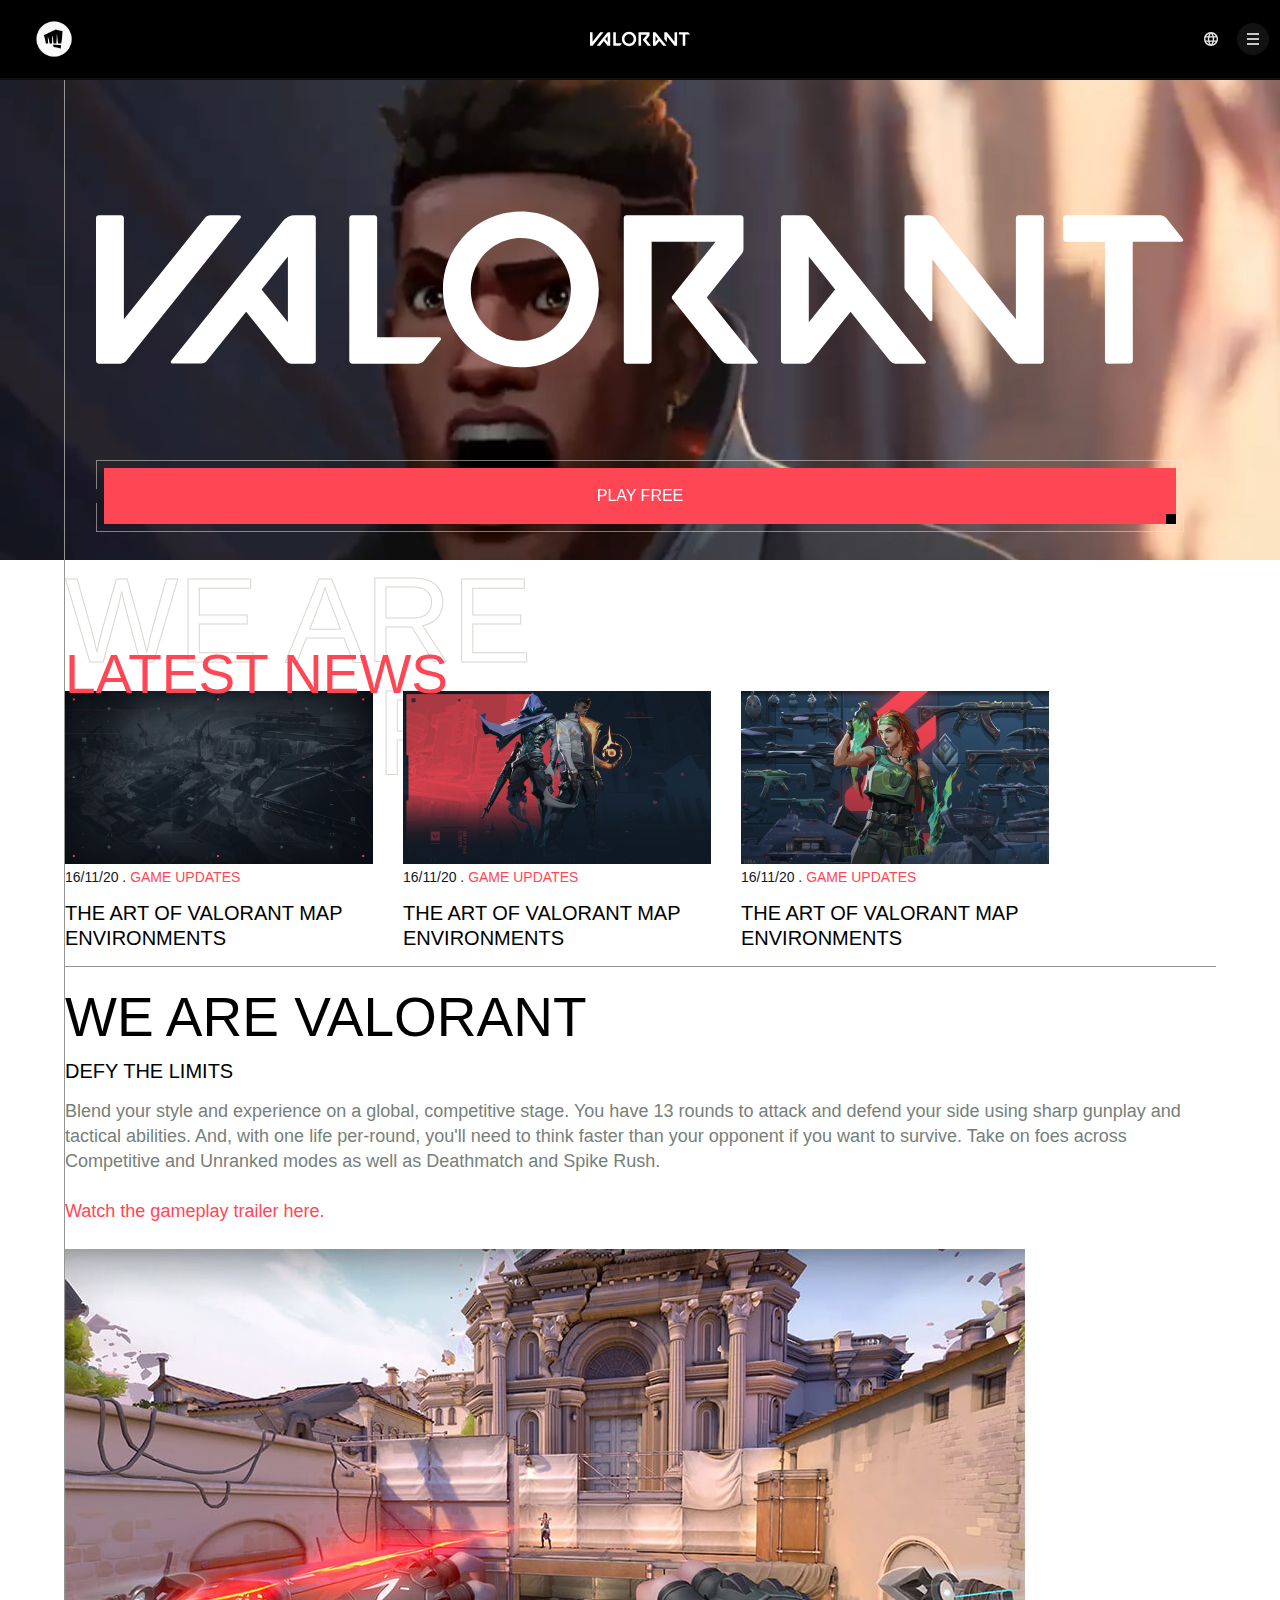
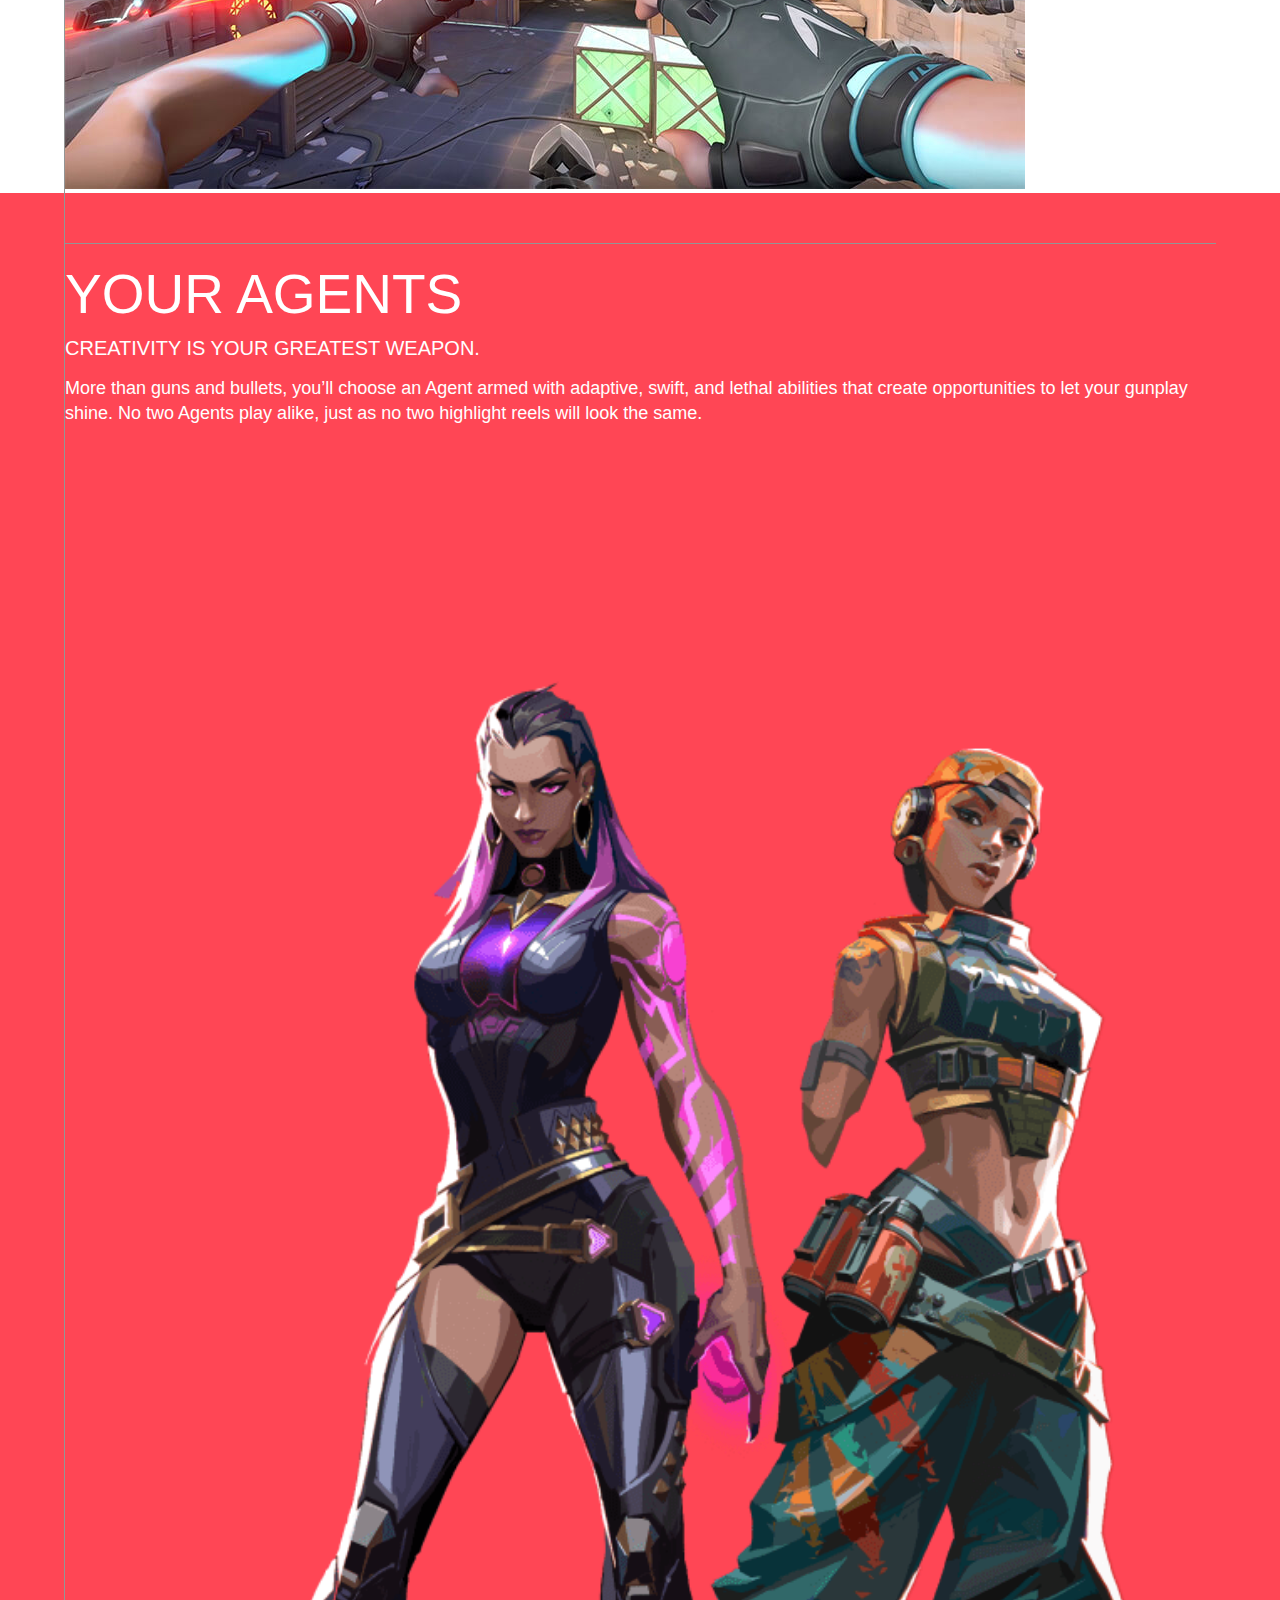
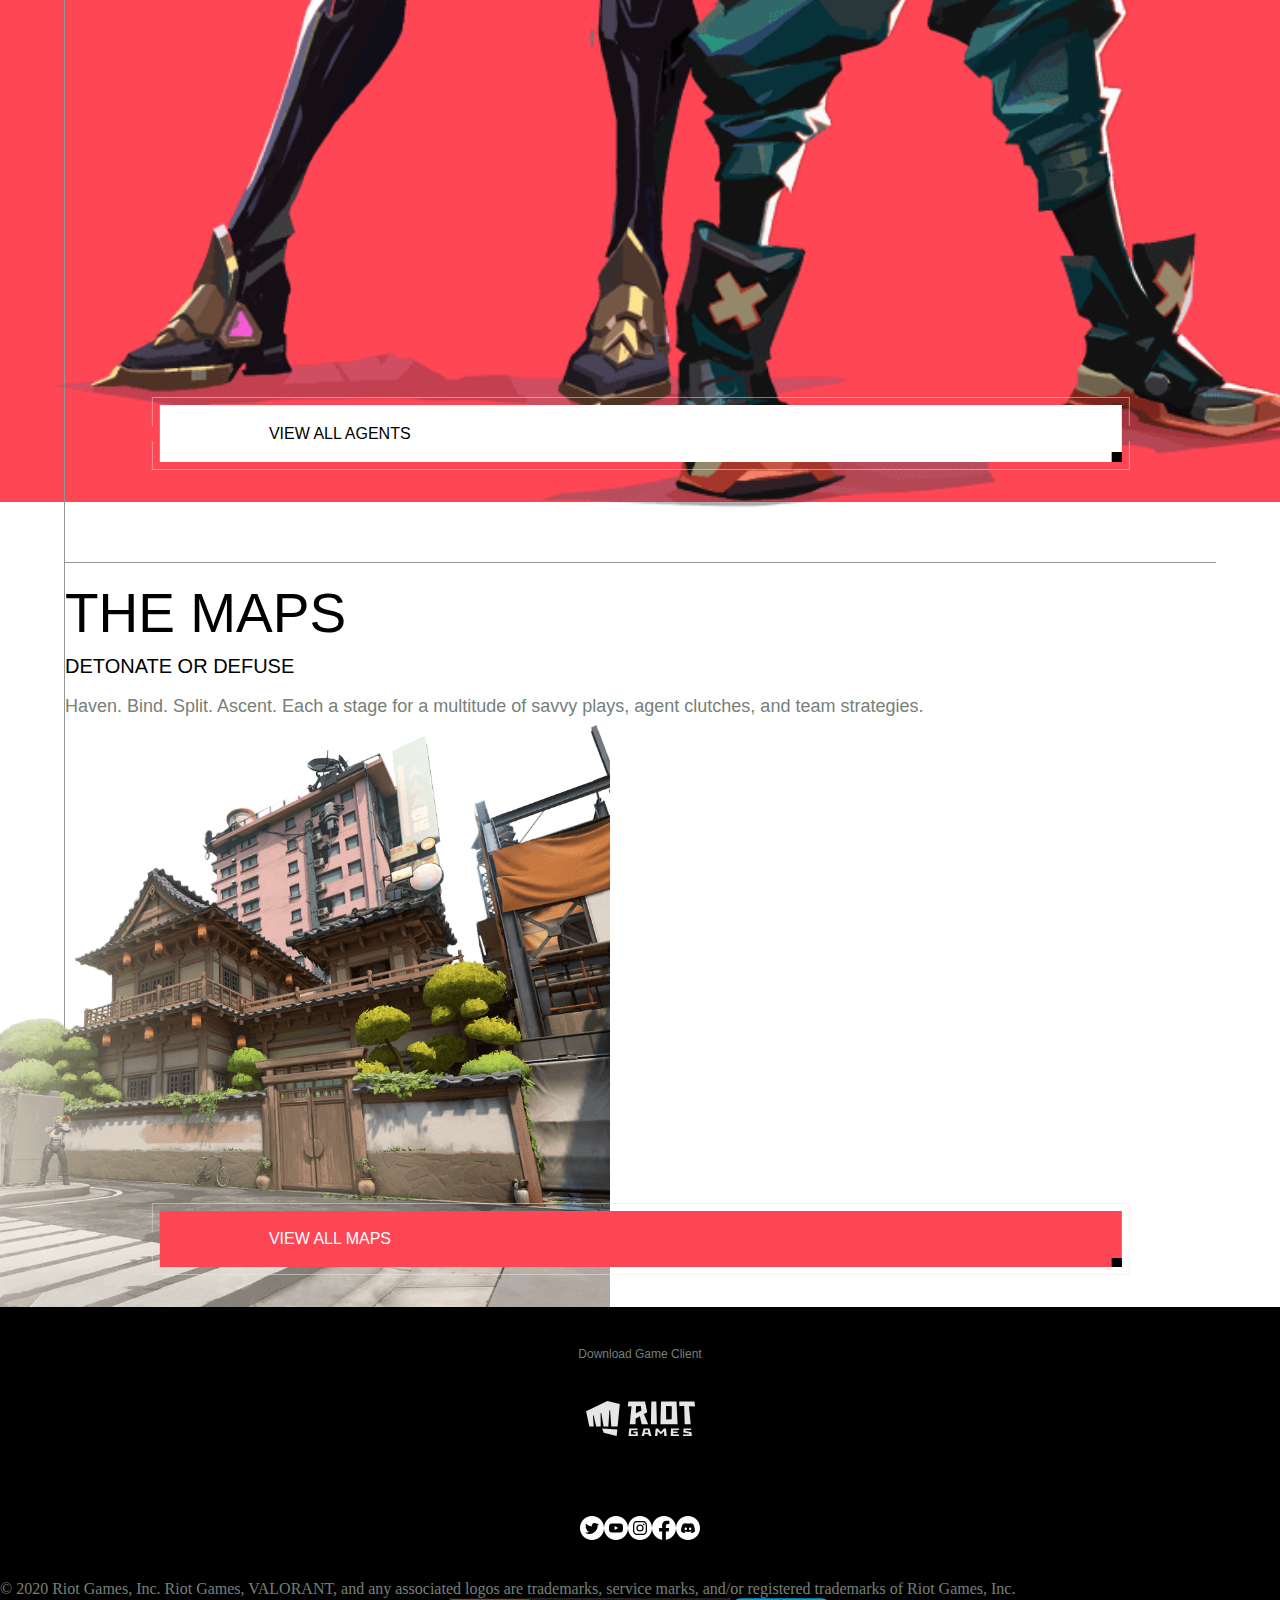
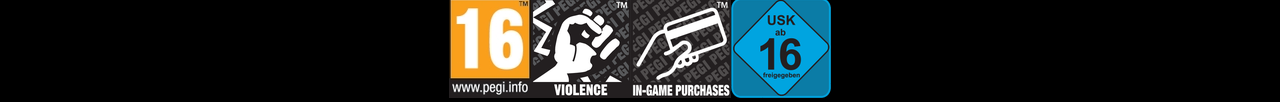
==== commit daf1ef64: "Add files via upload" ====
--- a/index.html
+++ b/index.html
@@ -7,7 +7,7 @@
     <meta name="author" content="Lars">
     <meta name="viewport" content="width=device-width, initial-scale=1">
     <title>Play Valorant</title>
-    <link href="styles/style.css" rel="stylesheet">
+    <link href="styles/index.css" rel="stylesheet">
     <link href="https://lolstatic-a.akamaihd.net/webfonts/live/css/valorant/fonts.css" rel="stylesheet">
 </head>
 
@@ -20,10 +20,10 @@
             <button class="riot" type="button" name="button"></button>
           </li>
           <li class="logoLi">
-            <img class="logo" src="./assets/images/logo.svg" alt="logo">
+            <img class="logo" src="./assets/images/header/logo.svg" alt="logo">
           </li>
           <li class="langLi">
-            <img class="lang" src="./assets/images/lang.svg" alt="lang">
+            <img class="lang" src="./assets/images/header/lang.svg" alt="lang">
           </li>
           <li class="menuMobileLi">
             <button class="menuMobile" type="button" name="button"></button>
@@ -33,6 +33,7 @@
     </header>
 
     <main>
+
       <!-- VIDEO -->
       <section>
           <span></span>
@@ -62,7 +63,7 @@
         <ul>
           <li>
             <article>
-              <img src="./assets/images/Valorant_Dev_Diary_24_Banner.jpg" alt="banner1">
+              <img src="./assets/images/news/Valorant_Dev_Diary_24_Banner.jpg" alt="banner1">
               <time datetime="2020-11-16">16/11/20 . </time>
               <span>Game Updates</span>
               <h3>The Art of VALORANT Map Environments</h3>
@@ -70,7 +71,7 @@
           </li>
           <li>
             <article>
-              <img src="./assets/images/VAL_Patch_1_10_Notes_Banner.jpg" alt="banner">
+              <img src="./assets/images/news/VAL_Patch_1_10_Notes_Banner.jpg" alt="banner">
               <time datetime="2020-11-16">16/11/20 . </time>
               <span>Game Updates</span>
               <h3>The Art of VALORANT Map Environments</h3>
@@ -78,7 +79,7 @@
           </li>
           <li>
             <article>
-              <img src="./assets/images/act-3-article-banner.jpg" alt="banner3">
+              <img src="./assets/images/news/act-3-article-banner.jpg" alt="banner3">
               <time datetime="2020-11-16">16/11/20 . </time>
               <span>Game Updates</span>
               <h3>The Art of VALORANT Map Environments</h3>
@@ -104,6 +105,7 @@
       </section>
 
       <!-- YOUR AGENTS -->
+      <div class="red"></div>
       <section class="theAgents">
         <h2>YOUR AGENTS</h2>
         <h3>CREATIVITY IS YOUR GREATEST WEAPON.</h3>
@@ -142,22 +144,22 @@
 
     <footer>
       <h4>Download Game Client</h4>
-      <a href="#"><img src="./assets/images/riotLogo.svg" alt="Logo"></a>
+      <a href="#"><img src="./assets/images/footer/riotLogo.svg" alt="Logo"></a>
       <ul>
         <li>
-          <a href="#"><img src="./assets/images/twitter.svg" alt=""></a>
+          <a href="#"><img src="./assets/images/footer/twitter.svg" alt=""></a>
         </li>
         <li>
-          <a href="#"><img src="./assets/images/youtube.svg" alt=""></a>
+          <a href="#"><img src="./assets/images/footer/youtube.svg" alt=""></a>
         </li>
         <li>
-          <a href="#"><img src="./assets/images/instagram.svg" alt=""></a>
+          <a href="#"><img src="./assets/images/footer/instagram.svg" alt=""></a>
         </li>
         <li>
-          <a href="#"><img src="./assets/images/facebook.svg" alt=""></a>
+          <a href="#"><img src="./assets/images/footer/facebook.svg" alt=""></a>
         </li>
         <li>
-          <a href="#"><img src="./assets/images/discord.svg" alt=""></a>
+          <a href="#"><img src="./assets/images/footer/discord.svg" alt=""></a>
         </li>
       </ul>
       <p>
@@ -173,16 +175,16 @@
       </ul>
       <ul>
         <li>
-          <img src="./assets/images/EU_-_16_black.jpg" alt="">
+          <img src="./assets/images/footer/EU_-_16_black.jpg" alt="">
         </li>
         <li>
-          <img src="./assets/images/EU_-_descriptor_violence.png" alt="">
+          <img src="./assets/images/footer/EU_-_descriptor_violence.png" alt="">
         </li>
         <li>
-          <img src="./assets/images/EU_-_descriptor_in-game-purchase.png" alt="">
+          <img src="./assets/images/footer/EU_-_descriptor_in-game-purchase.png" alt="">
         </li>
         <li>
-          <img src="./assets/images/Germany_-_16_(small).png" alt="">
+          <img src="./assets/images/footer/Germany_-_16_(small).png" alt="">
         </li>
       </ul>
     </footer>
--- a/styles/index.css
+++ b/styles/index.css
@@ -0,0 +1,451 @@
+@import "main.css";
+/* INTRO */
+/* video */
+section:first-of-type {
+  margin: 0;
+  width: 100%;
+  border-left: 0;
+  grid-column:1/-1;
+  grid-row:1;
+}
+
+section:first-of-type video {
+  position: relative;
+  top: 0;
+  bottom: 0;
+  height: 30em;
+  width: 100%;
+  overflow: hidden;
+  object-fit: cover;
+  object-position: center;
+}
+
+section:first-of-type > span {
+  position: absolute;
+  border-left: 1px solid var(--v-allBorder);
+  height: 100%;
+  left: 5%;
+  z-index: 3;
+}
+
+/* in video */
+section:first-of-type div {
+  position: absolute;
+  width: 100%;
+  top: 0;
+  display: flex;
+  flex-direction: column;
+  align-items: center;
+}
+
+section:first-of-type div img {
+  margin-top: 2.1875em;
+  width: 85%;
+}
+
+section:first-of-type div p {
+  padding: 0 50px;
+  width: 85%;
+  font-family: DINNextW05-Medium,arial,georgia,sans-serif;
+  color: var(--v-white);
+  text-align: center;
+  text-shadow: 0 0 0.75em rgba(0,0,0,.5);
+}
+
+/* button */
+section:first-of-type button {
+  width: 85%;
+  position: absolute;
+  font-family: DINNextW05-Medium,arial,georgia,sans-serif;
+  font-size: 1em;
+  padding: 0.5em 0.5em ;
+  background-color: transparent;
+  color: var(--v-white);
+  left: 50%;
+  bottom: 2em;
+  transform: translateX(-50%);
+;}
+
+section:first-of-type button::before,
+section:first-of-type button::after {
+  content: "";
+  position: absolute;
+  height: 40%;
+  width: 100%;
+  border: 1px solid var(--v-border);
+  left: 0;
+}
+
+section:first-of-type button::before {
+  border-bottom: 0;
+  top: 0;
+}
+
+section:first-of-type button::after {
+  border-top: 0;
+  bottom: 0;
+}
+
+section:first-of-type button span{
+  position: relative;
+  display: block;
+  overflow: hidden;
+  padding: 0px 0px;
+  background-color: var(--v-red);
+}
+
+section:first-of-type button span span:first-of-type{
+  content: "";
+  display: block;
+  position: absolute;
+  height: 100%;
+  width: 120%;
+  top: 0;
+  left: -5%;
+  z-index: 1;
+  background-color: var(--v-darkBlue);
+  transform: translateX(-100%) skew(-10deg);
+  transition: -webkit-transform 0.3s ease-out;
+  transition: transform 0.3s ease-out;
+}
+
+section:first-of-type button:hover span span:first-of-type {
+  transform: translateX(0) skew(-10deg);
+}
+
+section:first-of-type button span span {
+  position: relative;
+  display: block;
+  padding: 1.2em 6.85em;
+  background-color: transparent;
+  z-index: 1;
+}
+
+section:first-of-type button span:after {
+  content: "";
+  display: block;
+  position: absolute;
+  height: 0.6rem;
+  width: 0.6rem;
+  right: 0;
+  bottom: 0;
+  background-color: var(--v-black);
+  transition: background-color 0.2s ease-in;
+}
+section:first-of-type button:hover span:after{
+  background-color: var(--v-white);
+}
+
+
+/* LATEST NEWS */
+section:nth-of-type(2){
+  grid-column:2/-1;
+  grid-row:2;
+}
+
+section:nth-of-type(2) h2:first-of-type {
+  position: absolute;
+  font-size: 120px;
+  margin: 0;
+  z-index: -1;
+}
+
+section:nth-of-type(2) h2:first-of-type span {
+  display: block;
+  color: var(--v-white);
+  -webkit-text-stroke: 1px var(--v-stroke);
+}
+
+section:nth-of-type(2) h2:first-of-type {
+  padding: unset;
+  border-top: unset;
+}
+
+section:nth-of-type(2) h2:last-of-type {
+    transform: translateY(8%);
+    color: var(--v-red);
+    border-top: unset;
+    padding-top: 75px;
+}
+
+section:nth-of-type(2) ul {
+  display:flex;
+  overflow-x:auto;
+  scroll-snap-type: x mandatory;
+}
+
+section:nth-of-type(2) li {
+   scroll-snap-align: center;
+}
+
+section:nth-of-type(2) li + li {
+   margin-left: 1.875em;
+}
+
+section:nth-of-type(2) ul li article {
+  width: 308px;
+}
+
+section:nth-of-type(2) ul li article time{
+  font-family: DINNextW05-Medium,arial,georgia,sans-serif;
+  font-size: 14px;
+  color: var(--v-darkBlue);
+}
+
+section:nth-of-type(2) ul li article span{
+  font-family: DINNextW05-Medium,arial,georgia,sans-serif;
+  font-size: 14px;
+  text-transform: uppercase;
+  color: var(--v-red);
+}
+
+/* WE ARE VALORANT */
+section:nth-of-type(3){
+  grid-column:2;
+  grid-row:3;
+}
+
+section:nth-of-type(3) p span:last-of-type{
+  display: block;
+  margin: 25px 0;
+  color: var(--v-red);
+}
+
+section:nth-of-type(3) button{
+  position: relative;
+  bottom: 100px;
+  left: 50%;
+  transform: translateX(-50%) translateY(-50%);
+  width: 70px;
+  height: 70px;
+  border: 1px solid var(--v-white);
+  background: url("../assets/images/playButton.svg");
+  background-color: var(--v-red);
+}
+
+/* YOUR AGENTS */
+div.red {
+  background-color: var(--v-red);
+  grid-column:1/-1;
+  grid-row:4;
+}
+
+section:nth-of-type(4) {
+  padding-top: 50px;
+  grid-column:2;
+  grid-row:4;
+}
+
+section:nth-of-type(4) h2, section:nth-of-type(4) h3, section:nth-of-type(4) p{
+  color: var(--v-white);
+}
+
+
+section:nth-of-type(4) p{
+  margin-bottom: -4.5em;
+}
+
+/* button */
+section:nth-of-type(4) a {
+  width: 85%;
+  position: absolute;
+  font-family: DINNextW05-Medium,arial,georgia,sans-serif;
+  font-size: 1em;
+  padding: 0.5em 0.5em;
+  background-color: transparent;
+  color: var(--v-white);
+  left: 50%;
+  bottom:2em;
+  transform: translateX(-50%);
+}
+
+section:nth-of-type(4) a::before,
+section:nth-of-type(4) a::after {
+  content: "";
+  position: absolute;
+  height: 40%;
+  width: 100%;
+  border: 1px solid var(--v-border);
+  left: 0;
+}
+
+section:nth-of-type(4) a::before {
+  border-bottom: 0;
+  top: 0;
+}
+
+section:nth-of-type(4) a::after {
+  border-top: 0;
+  bottom: 0;
+}
+
+section:nth-of-type(4) a span{
+  position: relative;
+  display: block;
+  overflow: hidden;
+  padding: 0px 0px;
+  background-color: var(--v-white);
+}
+
+section:nth-of-type(4) a span span:first-of-type{
+  content: "";
+  display: block;
+  position: absolute;
+  height: 100%;
+  width: 120%;
+  top: 0;
+  left: -5%;
+  z-index: 1;
+  background-color: var(--v-darkBlue);
+  transform: translateX(-100%) skew(-10deg);
+  transition: -webkit-transform 0.3s ease-out;
+  transition: transform 0.3s ease-out;
+}
+
+section:nth-of-type(4) a:hover span span:first-of-type {
+  transform: translateX(0) skew(-10deg);
+}
+
+section:nth-of-type(4) a:hover span span:last-of-type {
+  color: var(--v-white);
+}
+
+section:nth-of-type(4) a span span:last-of-type {
+  position: relative;
+  display: block;
+  padding: 1.2em 6.85em;
+  background-color: transparent;
+  color: var(--v-black);
+  z-index: 1;
+}
+
+section:nth-of-type(4) a span:after {
+  content: "";
+  display: inline;
+  position: absolute;
+  height: 0.6rem;
+  width: 0.6rem;
+  right: 0;
+  bottom: 0;
+  background-color: var(--v-black);
+  transition: background-color 0.2s ease-in;
+}
+
+section:nth-of-type(4) a:hover span:after{
+  background-color: var(--v-white);
+}
+
+/* img */
+section:nth-of-type(4) img {
+    position: relative;
+    max-width: unset;
+    top: 53px;
+    right: 28px;
+    width: 125%;
+}
+
+/* YOUR MAPS */
+section:nth-of-type(5){
+  padding-top: 60px;
+  grid-column:2;
+  grid-row:5;
+}
+
+/* button */
+section:nth-of-type(5) a {
+  width: 85%;
+  position: absolute;
+  font-family: DINNextW05-Medium,arial,georgia,sans-serif;
+  font-size: 1em;
+  padding: 0.5em 0.5em;
+  background-color: transparent;
+  color: var(--v-white);
+  left: 50%;
+  bottom:2em;
+  transform: translateX(-50%);
+;}
+
+section:nth-of-type(5) a::before,
+section:nth-of-type(5) a::after {
+  content: "";
+  position: absolute;
+  height: 40%;
+  width: 100%;
+  border: 1px solid var(--v-border);
+  left: 0;
+}
+
+section:nth-of-type(5) a::before {
+  border-bottom: 0;
+  top: 0;
+}
+
+section:nth-of-type(5) a::after {
+  border-top: 0;
+  bottom: 0;
+}
+
+section:nth-of-type(5) a span{
+  position: relative;
+  display: block;
+  overflow: hidden;
+  padding: 0px 0px;
+  background-color: var(--v-red);
+}
+
+section:nth-of-type(5) a span span:first-of-type{
+  content: "";
+  display: block;
+  position: absolute;
+  height: 100%;
+  width: 120%;
+  top: 0;
+  left: -5%;
+  z-index: 1;
+  background-color: var(--v-darkBlue);
+  transform: translateX(-100%) skew(-10deg);
+  transition: -webkit-transform 0.3s ease-out;
+  transition: transform 0.3s ease-out;
+}
+
+section:nth-of-type(5) a:hover span span:first-of-type {
+  transform: translateX(0) skew(-10deg);
+}
+
+section:nth-of-type(5) a:hover span span:last-of-type {
+  color: var(--v-white);
+}
+
+section:nth-of-type(5) a span span:last-of-type {
+  position: relative;
+  display: block;
+  padding: 1.2em 6.85em;
+  background-color: transparent;
+  color: var(--v-white);
+  z-index: 1;
+}
+
+section:nth-of-type(5) a span:after {
+  content: "";
+  display: inline;
+  position: absolute;
+  height: 0.6rem;
+  width: 0.6rem;
+  right: 0;
+  bottom: 0;
+  background-color: var(--v-black);
+  transition: background-color 0.2s ease-in;
+}
+
+section:nth-of-type(5) a:hover span:after{
+  background-color: var(--v-white);
+}
+
+/*img*/
+section:nth-of-type(5) img {
+    position: relative;
+    max-width: unset;
+    top: 4px;
+    right: 291px;
+    width: 836px;
+}
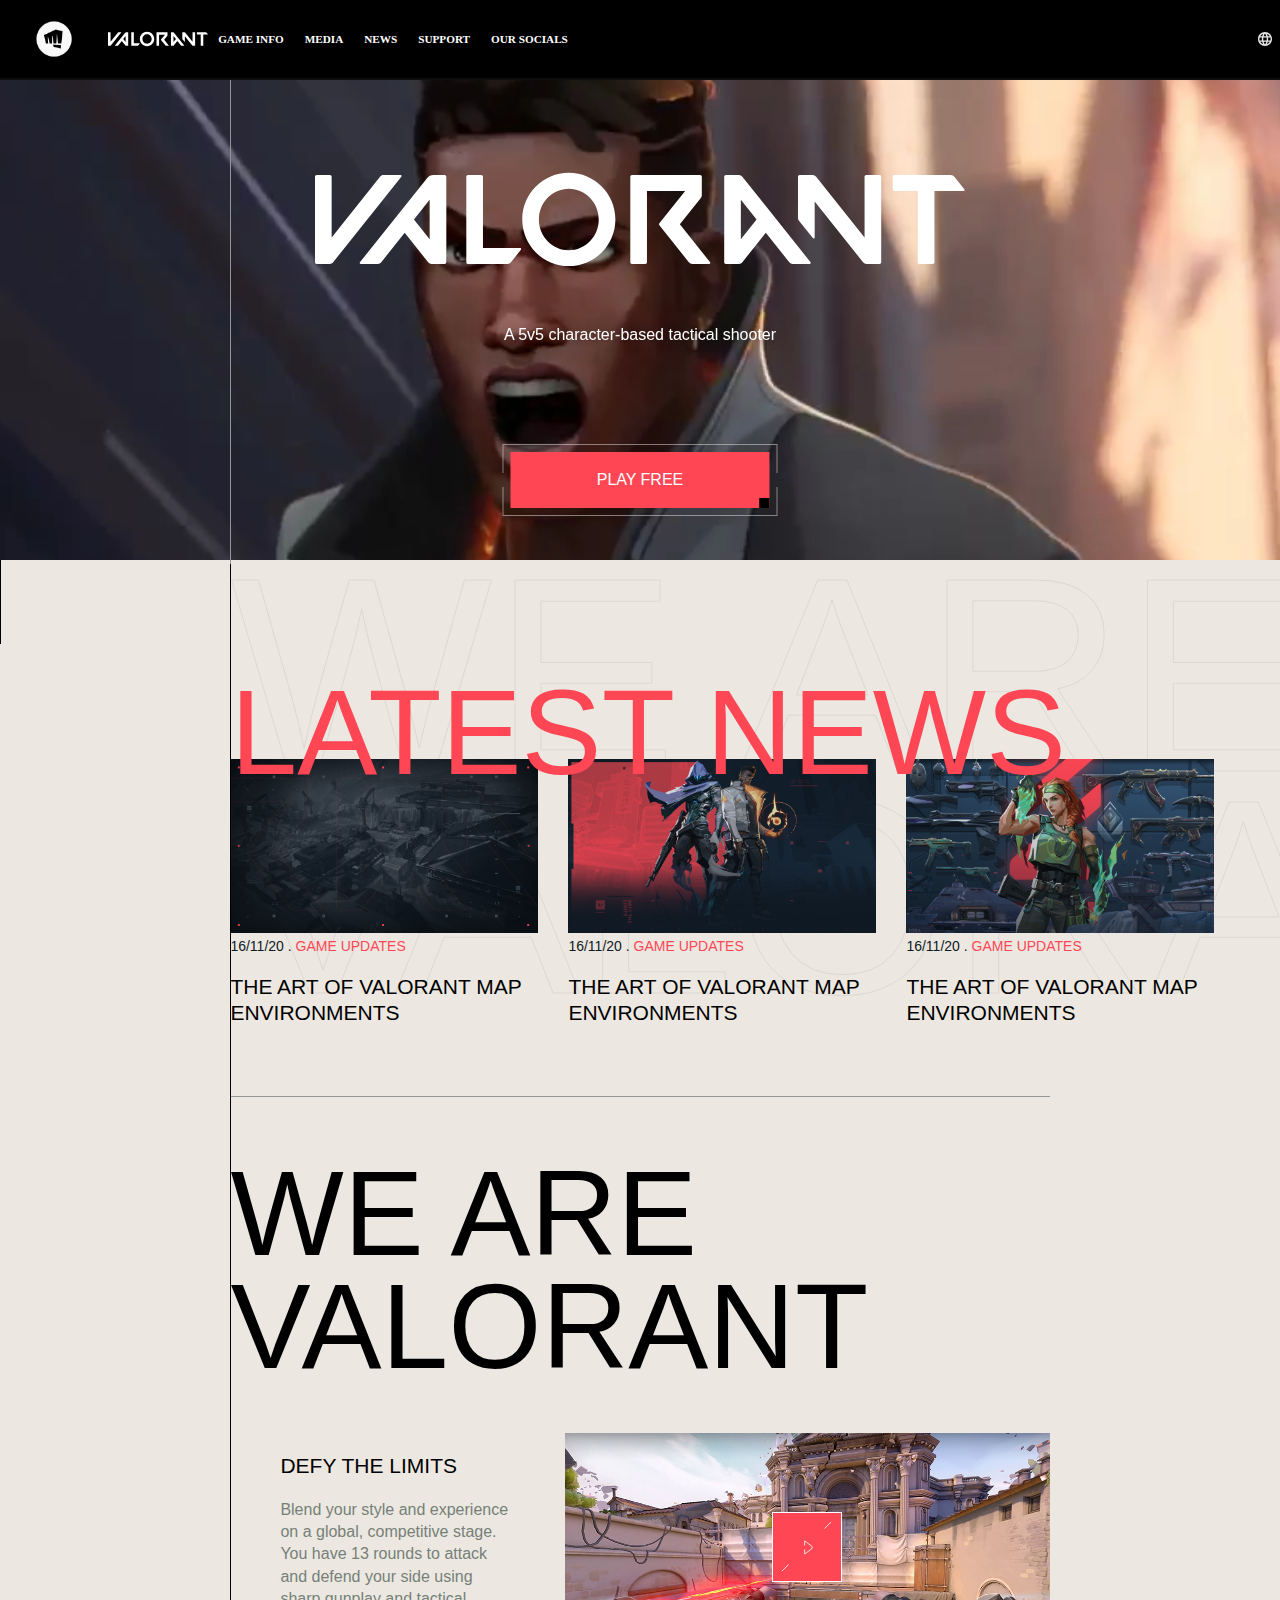
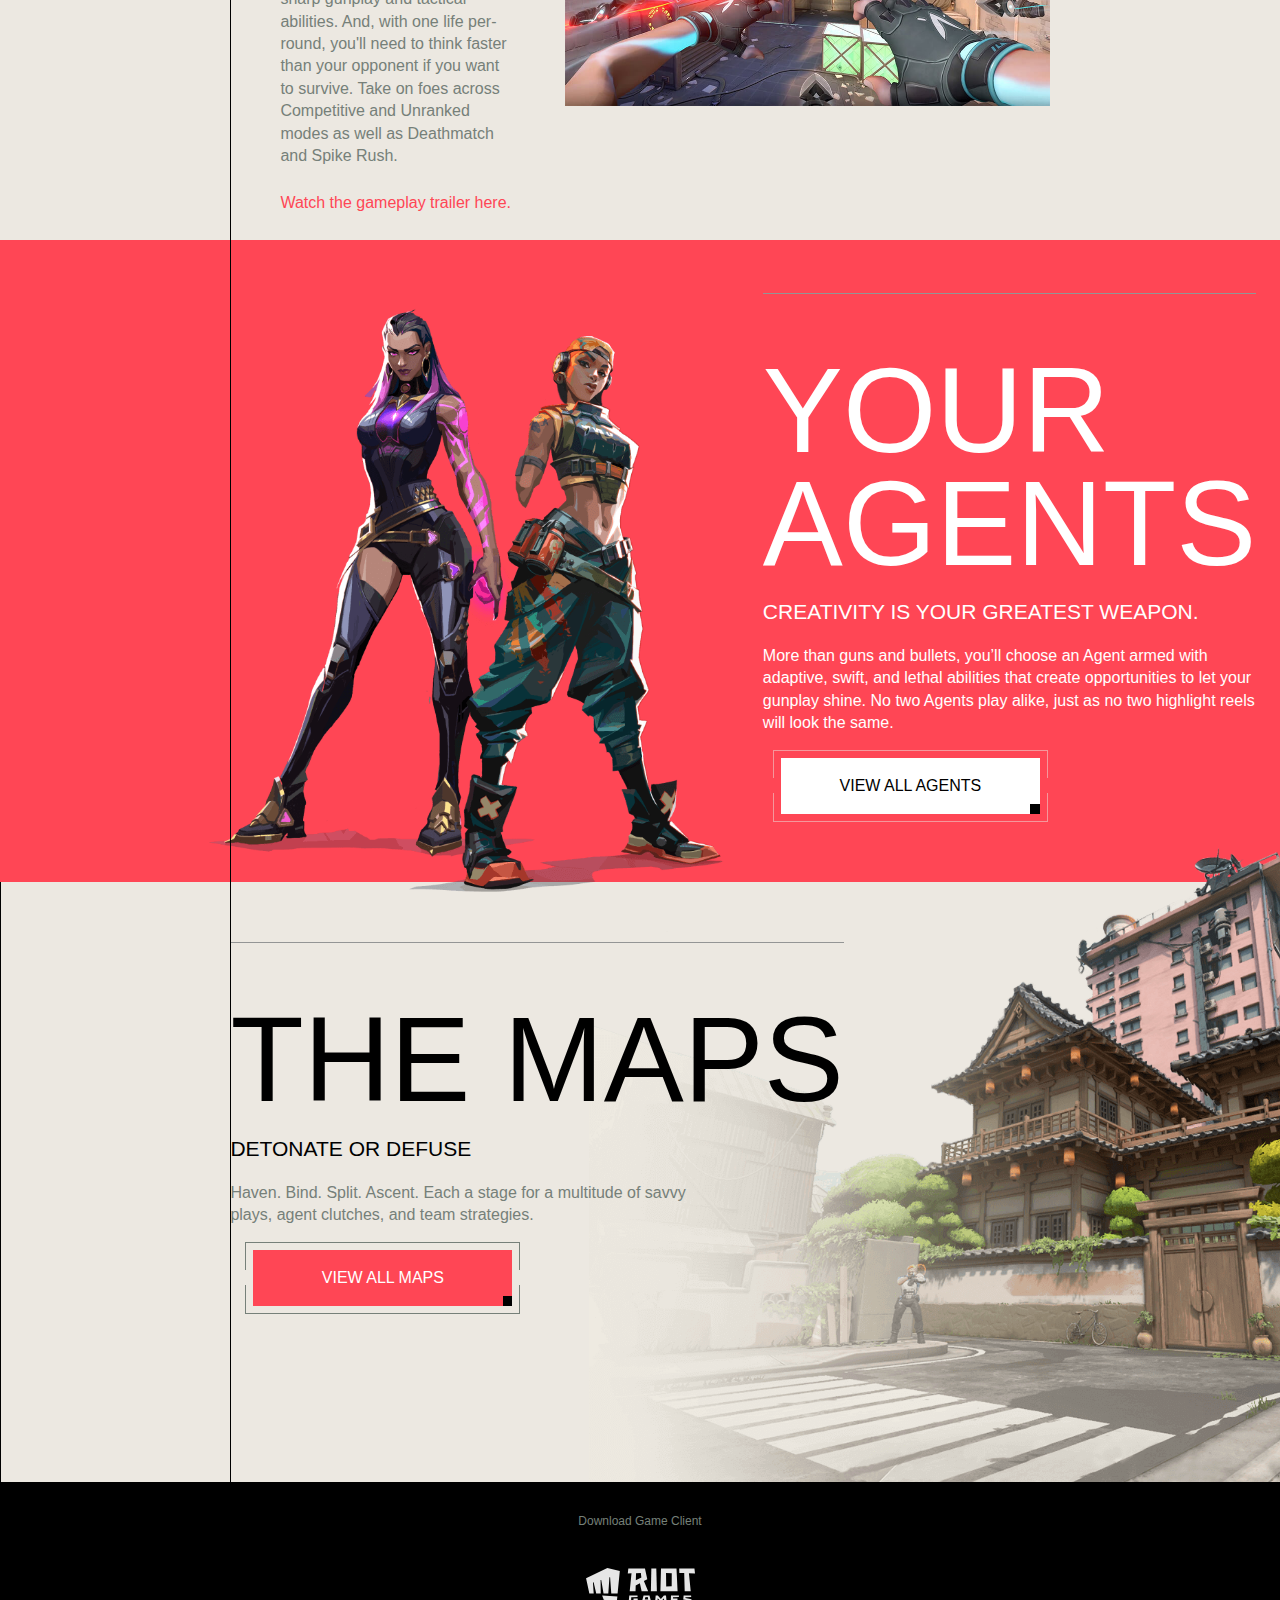
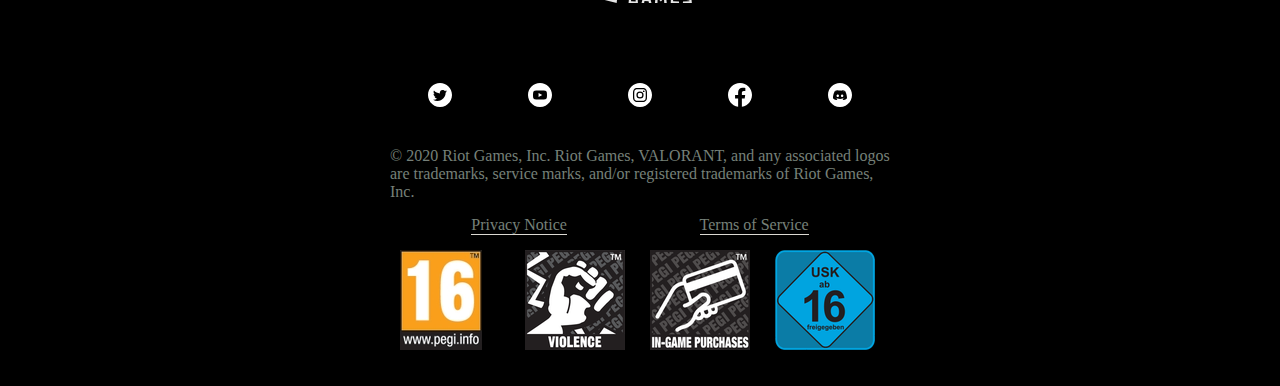
==== commit 16984164: "Add files via upload" ====
--- a/index.html
+++ b/index.html
@@ -1,14 +1,16 @@
 <!doctype html>
 
-<html lang="en">
+<html lang="nl">
 
 <head>
     <meta charset="UTF-8">
     <meta name="author" content="Lars">
     <meta name="viewport" content="width=device-width, initial-scale=1">
+    <meta name="Description" content="VALORANT Site">
     <title>Play Valorant</title>
     <link href="styles/index.css" rel="stylesheet">
     <link href="https://lolstatic-a.akamaihd.net/webfonts/live/css/valorant/fonts.css" rel="stylesheet">
+    <link href="//db.onlinewebfonts.com/c/21379d8fbabd2222e354e68834a8d266?family=MarkforEbiquityW05-Bold" rel="stylesheet" type="text/css"/>
 </head>
 
 <body>
@@ -16,17 +18,59 @@
     <header>
       <nav>
         <ul>
-          <li class="riotLi">
-            <button class="riot" type="button" name="button"></button>
-          </li>
-          <li class="logoLi">
-            <img class="logo" src="./assets/images/header/logo.svg" alt="logo">
-          </li>
-          <li class="langLi">
-            <img class="lang" src="./assets/images/header/lang.svg" alt="lang">
-          </li>
-          <li class="menuMobileLi">
-            <button class="menuMobile" type="button" name="button"></button>
+          <li>
+            <button type="button" name="button"></button>
+          </li>
+          <li>
+            <img src="./assets/images/header/logo.svg" alt="logo">
+          </li>
+          <li>
+            <ul class="dropdown-container">
+              <li class="dropdown-content">
+                  <a href="#"><img src="./assets/images/logo.svg" alt="logo"></a>
+              </li>
+              <li class="dropdown">
+                <a href="#">GAME INFO</a>
+                <ul class="dropdown-content">
+                  <li><a href="#">GAME INFO</a></li>
+                  <li><a href="#">AGENTS</a></li>
+                  <li><a href="#">MAPS</a></li>
+                  <li><a href="#">ARSENAL</a></li>
+                </ul>
+              </li>
+              <li>
+                <a href="#">MEDIA</a>
+              </li>
+              <li>
+                <a href="#">NEWS</a>
+              </li>
+              <li class="dropdown">
+                <a href="#">SUPPORT</a>
+                <ul class="dropdown-content">
+                  <li><a href="#">SUPPORT</a></li>
+                  <li><a href="#">SPECS</a></li>
+                  <li><a href="#">SUPPORT</a></li>
+                  <li><a href="#">COMMUNITY CODE</a></li>
+                </ul>
+              </li>
+              <li class="dropdown">
+                <a href="#">OUR SOCIALS</a>
+                <ul class="dropdown-content">
+                  <li><a href="#">OUR SOCIALS</a></li>
+                  <li><a href="#">TWITTER</a></li>
+                  <li><a href="#">YOUTUBE</a></li>
+                  <li><a href="#">INSTAGRAM</a></li>
+                  <li><a href="#">FACEBOOK</a></li>
+                  <li><a href="#">DISCORD</a></li>
+                </ul>
+              </li>
+            </ul>
+          </li>
+          <li>
+            <img src="./assets/images/header/lang.svg" alt="lang">
+          </li>
+          <li>
+            <button type="button" name="button"></button>
           </li>
         </ul>
       </nav>
@@ -54,7 +98,7 @@
       </section>
 
       <!-- LATEST NEWS -->
-      <section class="latestNews">
+      <section>
         <h2>
           <span>We are</span>
           <span>VALORANT</span>
@@ -62,131 +106,150 @@
         <h2>LATEST NEWS</h2>
         <ul>
           <li>
-            <article>
-              <img src="./assets/images/news/Valorant_Dev_Diary_24_Banner.jpg" alt="banner1">
-              <time datetime="2020-11-16">16/11/20 . </time>
-              <span>Game Updates</span>
-              <h3>The Art of VALORANT Map Environments</h3>
-            </article>
-          </li>
-          <li>
-            <article>
-              <img src="./assets/images/news/VAL_Patch_1_10_Notes_Banner.jpg" alt="banner">
-              <time datetime="2020-11-16">16/11/20 . </time>
-              <span>Game Updates</span>
-              <h3>The Art of VALORANT Map Environments</h3>
-            </article>
-          </li>
-          <li>
-            <article>
-              <img src="./assets/images/news/act-3-article-banner.jpg" alt="banner3">
-              <time datetime="2020-11-16">16/11/20 . </time>
-              <span>Game Updates</span>
-              <h3>The Art of VALORANT Map Environments</h3>
-            </article>
+            <a href="#">
+              <article>
+                <img src="./assets/images/news/Valorant_Dev_Diary_24_Banner.jpg" alt="banner1">
+                <time datetime="2020-11-16">16/11/20 . </time>
+                <span>Game Updates</span>
+                <h3>The Art of VALORANT Map Environments</h3>
+              </article>
+            </a>
+          </li>
+          <li>
+            <a href="#">
+              <article>
+                <img src="./assets/images/news/VAL_Patch_1_10_Notes_Banner.jpg" alt="banner">
+                <time datetime="2020-11-16">16/11/20 . </time>
+                <span>Game Updates</span>
+                <h3>The Art of VALORANT Map Environments</h3>
+              </article>
+            </a>
+          </li>
+          <li>
+            <a href="#">
+              <article>
+                <img src="./assets/images/news/act-3-article-banner.jpg" alt="banner3">
+                <time datetime="2020-11-16">16/11/20 . </time>
+                <span>Game Updates</span>
+                <h3>The Art of VALORANT Map Environments</h3>
+              </article>
+            </a>
           </li>
         </ul>
       </section>
 
       <!-- WE ARE VALORANT -->
-      <section class="weAreValorant">
+      <section>
         <h2>WE ARE VALORANT</h2>
-        <h3>DEFY THE LIMITS</h3>
-        <p>
-          <span>
-            Blend your style and experience on a global, competitive stage. You have 13 rounds to attack and defend your side using sharp gunplay and tactical abilities. And, with one life per-round, you'll need to think faster than your opponent if you want to survive. Take on foes across Competitive and Unranked modes as well as Deathmatch and Spike Rush.
-          </span>
-          <span>
-            Watch the gameplay trailer here.
-          </span>
-        </p>
+        <div>
+          <div>
+          <h3>DEFY THE LIMITS</h3>
+          <p>
+            <span>
+              Blend your style and experience on a global, competitive stage. You have 13 rounds to attack and defend your side using sharp gunplay and tactical abilities. And, with one life per-round, you'll need to think faster than your opponent if you want to survive. Take on foes across Competitive and Unranked modes as well as Deathmatch and Spike Rush.
+            </span>
+            <span>
+              <a href="#">
+                Watch the gameplay trailer here.
+              </a>
+            </span>
+          </p>
+        </div>
+        <div>
           <img src="./assets/images/game-overview-poster-launch.jpg" alt="Game overview poster launch">
           <button type="button" name="button"></button>
+        </div>
+      </div>
       </section>
 
       <!-- YOUR AGENTS -->
-      <div class="red"></div>
-      <section class="theAgents">
-        <h2>YOUR AGENTS</h2>
-        <h3>CREATIVITY IS YOUR GREATEST WEAPON.</h3>
+      <section>
+        <div>
+          <h2>YOUR AGENTS</h2>
+          <h3>CREATIVITY IS YOUR GREATEST WEAPON.</h3>
+          <p>
+            <span>
+              More than guns and bullets, you’ll choose an Agent armed with adaptive, swift, and lethal abilities that create opportunities to let your gunplay shine. No two Agents play alike, just as no two highlight reels will look the same.
+            </span>
+          </p>
+          <a href="">
+            <span>
+              <span></span>
+              <span>VIEW ALL AGENTS</span>
+            </span>
+          </a>
+        </div>
+        <img src="./assets/images/raze-reyna.png" alt="Raze Reyna">
+      </section>
+
+
+      <!-- THE MAPS -->
+      <section>
+        <div>
+            <h2>THE MAPS</h2>
+            <h3>DETONATE OR DEFUSE</h3>
+            <p>
+                Haven. Bind. Split. Ascent. Each a stage for a multitude of savvy plays, agent clutches, and team strategies.
+            </p>
+          <a href="#">
+            <span>
+              <span></span>
+              <span>VIEW ALL MAPS</span>
+            </span>
+          </a>
+        </div>
+        <img src="./assets/images/map.png" alt="Map Valorant">
+      </section>
+
+    </main>
+
+    <footer>
+      <div>
+        <h4>Download Game Client</h4>
+        <a href="#"><img src="./assets/images/footer/riotLogo.svg" alt="Logo"></a>
+        <ul>
+          <li>
+            <a href="#"><img src="./assets/images/footer/twitter.svg" alt=""></a>
+          </li>
+          <li>
+            <a href="#"><img src="./assets/images/footer/youtube.svg" alt=""></a>
+          </li>
+          <li>
+            <a href="#"><img src="./assets/images/footer/instagram.svg" alt=""></a>
+          </li>
+          <li>
+            <a href="#"><img src="./assets/images/footer/facebook.svg" alt=""></a>
+          </li>
+          <li>
+            <a href="#"><img src="./assets/images/footer/discord.svg" alt=""></a>
+          </li>
+        </ul>
         <p>
-          <span>
-            More than guns and bullets, you’ll choose an Agent armed with adaptive, swift, and lethal abilities that create opportunities to let your gunplay shine. No two Agents play alike, just as no two highlight reels will look the same.
-          </span>
+          © 2020 Riot Games, Inc. Riot Games, VALORANT, and any associated logos are trademarks, service marks, and/or registered trademarks of Riot Games, Inc.
         </p>
-        <img src="./assets/images/raze-reyna.png" alt="Raze Reyna">
-        <a>
-          <span>
-            <span></span>
-            <span>VIEW ALL AGENTS</span>
-          </span>
-        </a>
-      </section>
-
-
-      <!-- THE MAPS -->
-      <section class="theMap">
-        <h2>THE MAPS</h2>
-        <h3>DETONATE OR DEFUSE</h3>
-        <p>
-            Haven. Bind. Split. Ascent. Each a stage for a multitude of savvy plays, agent clutches, and team strategies.
-        </p>
-        <img src="./assets/images/map.png" alt="Map Valorant">
-        <a>
-          <span>
-            <span></span>
-            <span>VIEW ALL MAPS</span>
-          </span>
-        </a>
-      </section>
-
-    </main>
-
-    <footer>
-      <h4>Download Game Client</h4>
-      <a href="#"><img src="./assets/images/footer/riotLogo.svg" alt="Logo"></a>
-      <ul>
-        <li>
-          <a href="#"><img src="./assets/images/footer/twitter.svg" alt=""></a>
-        </li>
-        <li>
-          <a href="#"><img src="./assets/images/footer/youtube.svg" alt=""></a>
-        </li>
-        <li>
-          <a href="#"><img src="./assets/images/footer/instagram.svg" alt=""></a>
-        </li>
-        <li>
-          <a href="#"><img src="./assets/images/footer/facebook.svg" alt=""></a>
-        </li>
-        <li>
-          <a href="#"><img src="./assets/images/footer/discord.svg" alt=""></a>
-        </li>
-      </ul>
-      <p>
-        © 2020 Riot Games, Inc. Riot Games, VALORANT, and any associated logos are trademarks, service marks, and/or registered trademarks of Riot Games, Inc.
-      </p>
-      <ul>
-        <li>
-          <a href="#"></a>
-        </li>
-        <li>
-          <a href="#"></a>
-        </li>
-      </ul>
-      <ul>
-        <li>
-          <img src="./assets/images/footer/EU_-_16_black.jpg" alt="">
-        </li>
-        <li>
-          <img src="./assets/images/footer/EU_-_descriptor_violence.png" alt="">
-        </li>
-        <li>
-          <img src="./assets/images/footer/EU_-_descriptor_in-game-purchase.png" alt="">
-        </li>
-        <li>
-          <img src="./assets/images/footer/Germany_-_16_(small).png" alt="">
-        </li>
-      </ul>
+        <ul>
+          <li>
+            <a href="#">Privacy Notice</a>
+          </li>
+          <li>
+            <a href="#">Terms of Service</a>
+          </li>
+        </ul>
+        <ul>
+          <li>
+            <img src="./assets/images/footer/EU_-_16_black.jpg" alt="">
+          </li>
+          <li>
+            <img src="./assets/images/footer/EU_-_descriptor_violence.png" alt="">
+          </li>
+          <li>
+            <img src="./assets/images/footer/EU_-_descriptor_in-game-purchase.png" alt="">
+          </li>
+          <li>
+            <img src="./assets/images/footer/Germany_-_16_(small).png" alt="">
+          </li>
+        </ul>
+      </div>
     </footer>
 
     <script src="scripts/script.js"></script>
--- a/styles/index.css
+++ b/styles/index.css
@@ -3,6 +3,7 @@
 /* video */
 section:first-of-type {
   margin: 0;
+  margin-top: 5em;
   width: 100%;
   border-left: 0;
   grid-column:1/-1;
@@ -22,7 +23,7 @@
 
 section:first-of-type > span {
   position: absolute;
-  border-left: 1px solid var(--v-allBorder);
+  border-left: 0.0625em solid var(--v-allBorder);
   height: 100%;
   left: 5%;
   z-index: 3;
@@ -41,10 +42,11 @@
 section:first-of-type div img {
   margin-top: 2.1875em;
   width: 85%;
+  max-width: 40.625em;
 }
 
 section:first-of-type div p {
-  padding: 0 50px;
+  padding: 0 3.125em;
   width: 85%;
   font-family: DINNextW05-Medium,arial,georgia,sans-serif;
   color: var(--v-white);
@@ -54,7 +56,7 @@
 
 /* button */
 section:first-of-type button {
-  width: 85%;
+  width: 17.1875em;
   position: absolute;
   font-family: DINNextW05-Medium,arial,georgia,sans-serif;
   font-size: 1em;
@@ -62,7 +64,7 @@
   background-color: transparent;
   color: var(--v-white);
   left: 50%;
-  bottom: 2em;
+  bottom: 8em;
   transform: translateX(-50%);
 ;}
 
@@ -72,7 +74,7 @@
   position: absolute;
   height: 40%;
   width: 100%;
-  border: 1px solid var(--v-border);
+  border: 0.0625em solid var(--v-border);
   left: 0;
 }
 
@@ -90,7 +92,7 @@
   position: relative;
   display: block;
   overflow: hidden;
-  padding: 0px 0px;
+  padding: 0 0;
   background-color: var(--v-red);
 }
 
@@ -116,7 +118,7 @@
 section:first-of-type button span span {
   position: relative;
   display: block;
-  padding: 1.2em 6.85em;
+  padding: 1.1875em 0;
   background-color: transparent;
   z-index: 1;
 }
@@ -145,14 +147,14 @@
 
 section:nth-of-type(2) h2:first-of-type {
   position: absolute;
-  font-size: 120px;
+  font-size: 7.5em;
   margin: 0;
   z-index: -1;
 }
 
 section:nth-of-type(2) h2:first-of-type span {
   display: block;
-  color: var(--v-white);
+  color: var(--v-background);
   -webkit-text-stroke: 1px var(--v-stroke);
 }
 
@@ -165,7 +167,7 @@
     transform: translateY(8%);
     color: var(--v-red);
     border-top: unset;
-    padding-top: 75px;
+    padding-top: 0.6875em;
 }
 
 section:nth-of-type(2) ul {
@@ -183,18 +185,18 @@
 }
 
 section:nth-of-type(2) ul li article {
-  width: 308px;
+  width: 19.25em;
 }
 
 section:nth-of-type(2) ul li article time{
   font-family: DINNextW05-Medium,arial,georgia,sans-serif;
-  font-size: 14px;
+  font-size: 0.875em;
   color: var(--v-darkBlue);
 }
 
 section:nth-of-type(2) ul li article span{
   font-family: DINNextW05-Medium,arial,georgia,sans-serif;
-  font-size: 14px;
+  font-size: 0.875em;
   text-transform: uppercase;
   color: var(--v-red);
 }
@@ -207,35 +209,31 @@
 
 section:nth-of-type(3) p span:last-of-type{
   display: block;
-  margin: 25px 0;
+  margin: 1.5625em 0;
   color: var(--v-red);
 }
 
 section:nth-of-type(3) button{
   position: relative;
-  bottom: 100px;
+  bottom: 6.25em;
   left: 50%;
   transform: translateX(-50%) translateY(-50%);
-  width: 70px;
-  height: 70px;
-  border: 1px solid var(--v-white);
+  width: 4.375em;
+  height: 4.375em;
+  border: 0.0625em solid var(--v-white);
   background: url("../assets/images/playButton.svg");
   background-color: var(--v-red);
 }
 
 /* YOUR AGENTS */
-div.red {
+section:nth-of-type(4) {
   background-color: var(--v-red);
+  padding-top: 3.125em;
+  padding: 3.125em 5vw 0 5vw;
   grid-column:1/-1;
   grid-row:4;
 }
 
-section:nth-of-type(4) {
-  padding-top: 50px;
-  grid-column:2;
-  grid-row:4;
-}
-
 section:nth-of-type(4) h2, section:nth-of-type(4) h3, section:nth-of-type(4) p{
   color: var(--v-white);
 }
@@ -247,7 +245,7 @@
 
 /* button */
 section:nth-of-type(4) a {
-  width: 85%;
+  width: 17.1875em;
   position: absolute;
   font-family: DINNextW05-Medium,arial,georgia,sans-serif;
   font-size: 1em;
@@ -257,6 +255,7 @@
   left: 50%;
   bottom:2em;
   transform: translateX(-50%);
+  text-align: center;
 }
 
 section:nth-of-type(4) a::before,
@@ -265,7 +264,7 @@
   position: absolute;
   height: 40%;
   width: 100%;
-  border: 1px solid var(--v-border);
+  border: 0.0625em solid var(--v-border);
   left: 0;
 }
 
@@ -283,7 +282,7 @@
   position: relative;
   display: block;
   overflow: hidden;
-  padding: 0px 0px;
+  padding: 0 0;
   background-color: var(--v-white);
 }
 
@@ -313,7 +312,7 @@
 section:nth-of-type(4) a span span:last-of-type {
   position: relative;
   display: block;
-  padding: 1.2em 6.85em;
+  padding: 1.1875em 0;
   background-color: transparent;
   color: var(--v-black);
   z-index: 1;
@@ -339,21 +338,29 @@
 section:nth-of-type(4) img {
     position: relative;
     max-width: unset;
-    top: 53px;
-    right: 28px;
+    top: 3.3125em;
+    right: 1.75em;
     width: 125%;
+    max-width: 46.875em;
 }
 
 /* YOUR MAPS */
 section:nth-of-type(5){
-  padding-top: 60px;
-  grid-column:2;
+  padding-top: 3.75em;
+  grid-column:1/-1;
   grid-row:5;
+  height: 37.5em;
+}
+
+section:nth-of-type(5) div{
+  position: relative;
+  z-index: 2;
+  padding: 0 5vw 0 5vw;
 }
 
 /* button */
 section:nth-of-type(5) a {
-  width: 85%;
+  width: 17.1875em;
   position: absolute;
   font-family: DINNextW05-Medium,arial,georgia,sans-serif;
   font-size: 1em;
@@ -361,8 +368,9 @@
   background-color: transparent;
   color: var(--v-white);
   left: 50%;
-  bottom:2em;
+  bottom: -16em;
   transform: translateX(-50%);
+  text-align: center;
 ;}
 
 section:nth-of-type(5) a::before,
@@ -371,7 +379,7 @@
   position: absolute;
   height: 40%;
   width: 100%;
-  border: 1px solid var(--v-border);
+  border: 0.0625em solid var(--v-gray);
   left: 0;
 }
 
@@ -389,7 +397,7 @@
   position: relative;
   display: block;
   overflow: hidden;
-  padding: 0px 0px;
+  padding: 0 0;
   background-color: var(--v-red);
 }
 
@@ -419,7 +427,7 @@
 section:nth-of-type(5) a span span:last-of-type {
   position: relative;
   display: block;
-  padding: 1.2em 6.85em;
+  padding: 1.1875em 0;
   background-color: transparent;
   color: var(--v-white);
   z-index: 1;
@@ -443,9 +451,100 @@
 
 /*img*/
 section:nth-of-type(5) img {
+  position: absolute;
+  width: 100%;
+  max-width: 59.375em;
+  left: 0;
+  bottom: 0;
+  z-index: 0;
+}
+
+/* -------------------responsive------------------- */
+
+@media only screen and (min-width: 59.375em) {
+  /* VIDEO*/
+  section:first-of-type > span {
+    left: 18%;
+  }
+  /* LATEST NEWS */
+  section:nth-of-type(2) h2:first-of-type {
+    max-width: unset;
+    line-height: 0.8;
+  }
+  section:nth-of-type(2) h2:last-of-type {
+    transform: translateY(15%);
+    max-width: unset;
+  }
+  section:nth-of-type(2) h2:first-of-type span {
+    font-size: 2.3125em;
+  }
+  section:nth-of-type(2) ul {
+    margin-bottom: 3.125em;
+}
+  /* WE ARE VALORANT */
+  section:nth-of-type(3) h2 {
+    max-width: unset;
+  }
+  section:nth-of-type(3) div {
+    margin-top: 3.125em;
+    display: flex;
+  }
+  section:nth-of-type(3) div div {
+    display: unset;
+  }
+  section:nth-of-type(3) div div:first-of-type {
+    margin: 0 3.125em;
+  }
+  section:nth-of-type(3) div div:last-of-type{
+    margin-top: unset;
+  }
+  section:nth-of-type(3) button {
+    bottom: 40%;
+  }
+  /* YOUR AGENTS */
+  section:nth-of-type(4) {
+    padding: 0 18vw 1.5625em 18vw;
+  }
+  section:nth-of-type(4) {
+    display: flex;
+  }
+  section:nth-of-type(4) div {
     position: relative;
     max-width: unset;
-    top: 4px;
-    right: 291px;
-    width: 836px;
-}
+    top: 3.3125em;
+    margin-bottom: 1.5625em;
+    order: 1;
+  }
+  section:nth-of-type(4) p {
+    margin-bottom: unset;
+  }
+  section:nth-of-type(4) a {
+    margin-top: 0.9375em;
+    bottom: unset;
+    left: unset;
+    transform: unset;
+    margin-left: 0.625em;
+  }
+  section:nth-of-type(4) img {
+    width: 65%;
+}
+  /* YOUR MAPS */
+  section:nth-of-type(5) {
+    display: flex;
+  }
+  section:nth-of-type(5) div {
+    padding: 0 18vw 0 18vw;
+  }
+  section:nth-of-type(5) img {
+    transform: translateX(62%);
+    top: 5;
+  }
+  section:nth-of-type(5) a {
+    margin-top: 0.9375em;
+    margin-left: 0.9375em;
+    bottom: unset;
+    left: unset;
+    transform: unset;
+    margin-left: 0.625;
+  }
+}
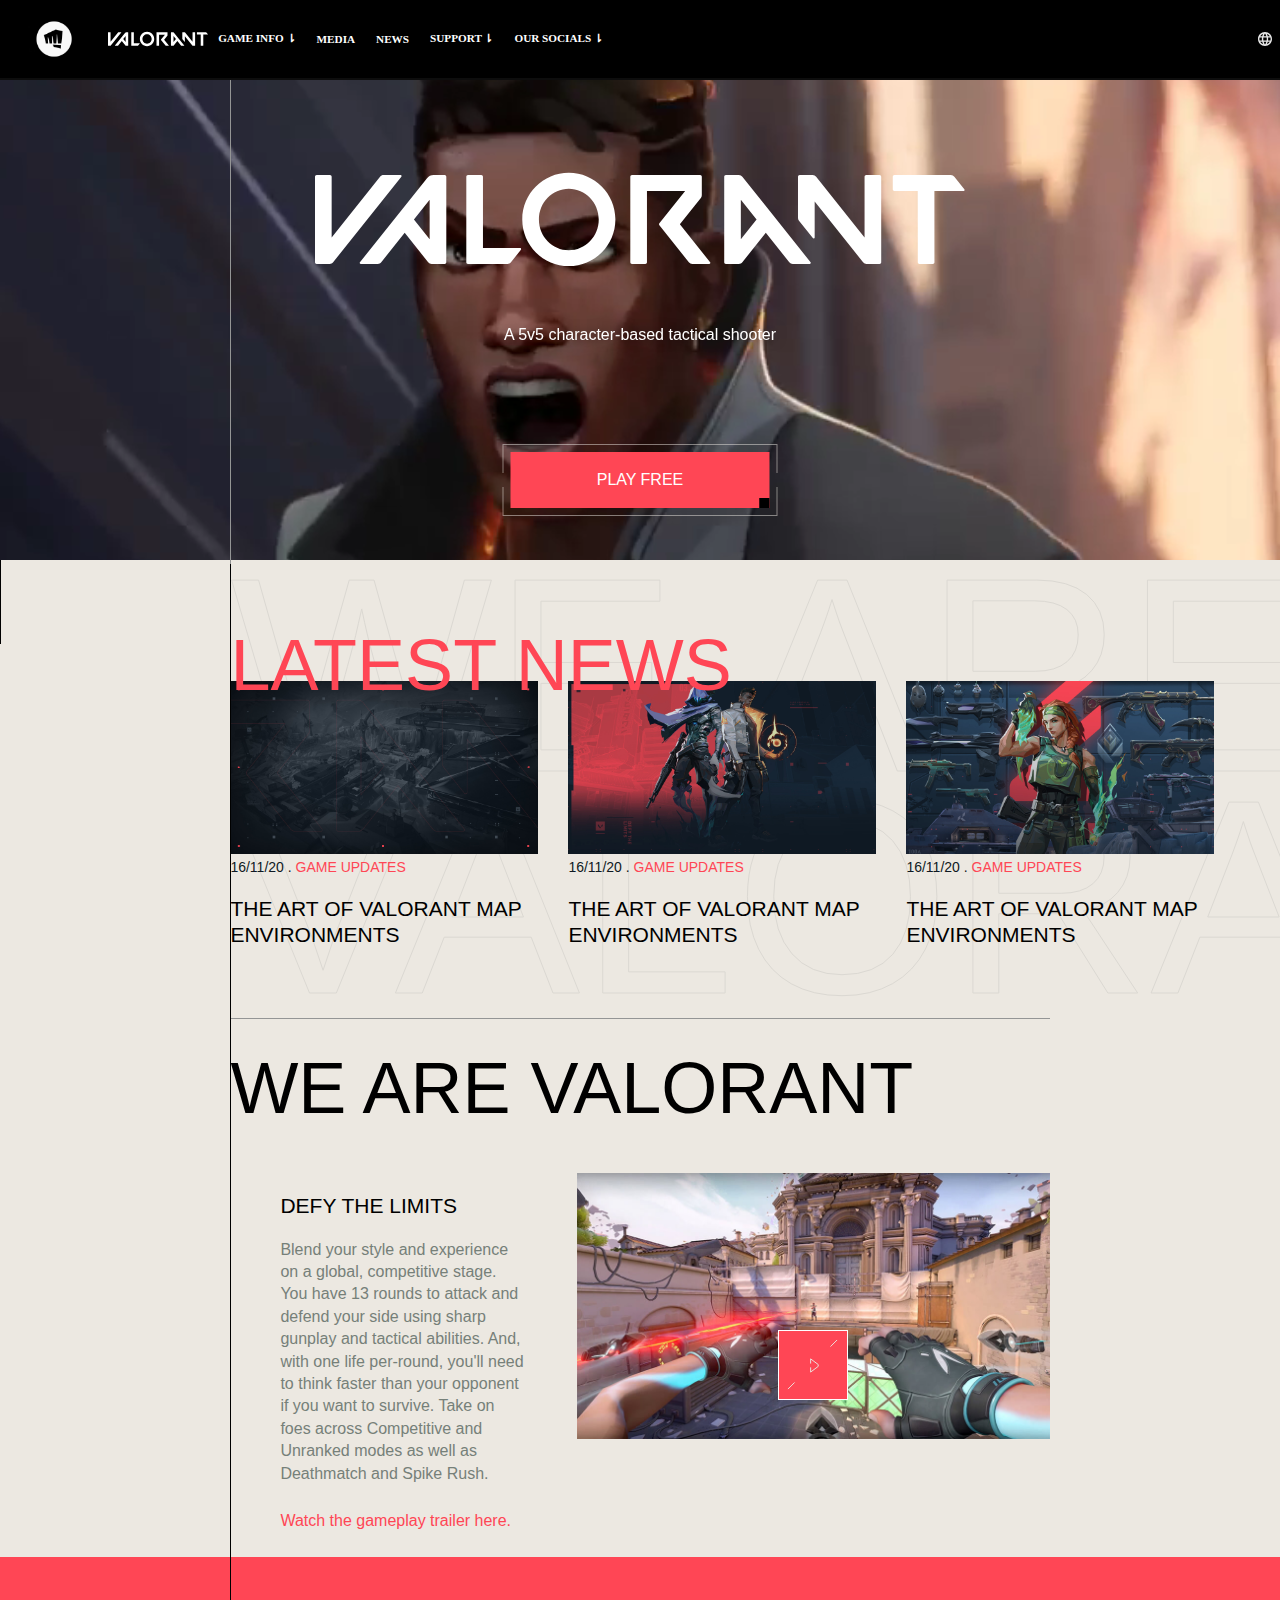
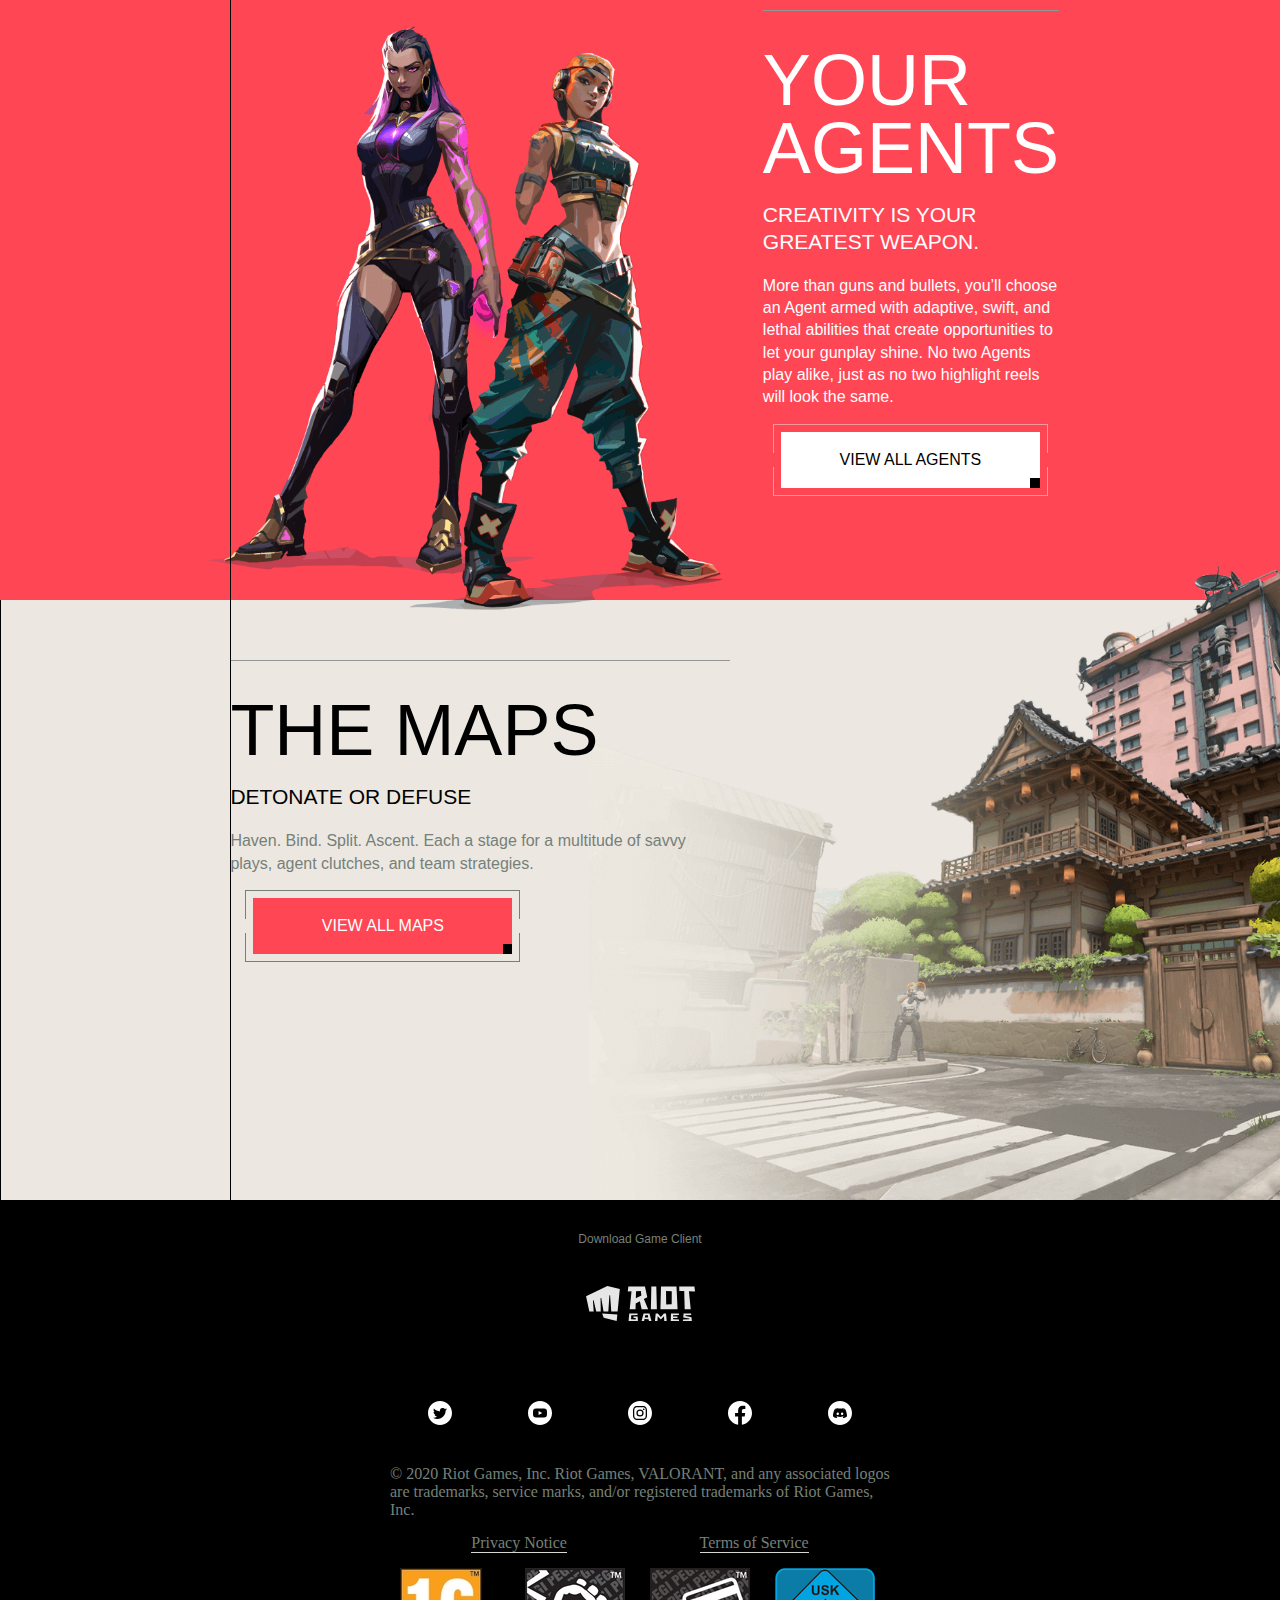
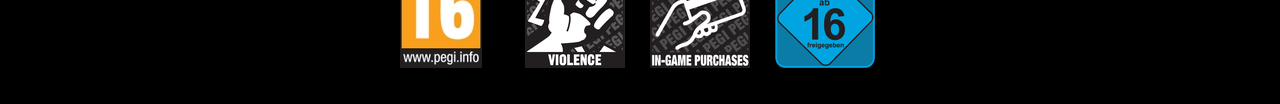
==== commit 13d349fe: "Add files via upload" ====
--- a/index.html
+++ b/index.html
@@ -1,6 +1,6 @@
 <!doctype html>
 
-<html lang="nl">
+<html lang="en">
 
 <head>
     <meta charset="UTF-8">
@@ -11,6 +11,7 @@
     <link href="styles/index.css" rel="stylesheet">
     <link href="https://lolstatic-a.akamaihd.net/webfonts/live/css/valorant/fonts.css" rel="stylesheet">
     <link href="//db.onlinewebfonts.com/c/21379d8fbabd2222e354e68834a8d266?family=MarkforEbiquityW05-Bold" rel="stylesheet" type="text/css"/>
+    <link rel="icon" type="image/png" href="./assets/images/header/favicon.png"/>
 </head>
 
 <body>
@@ -19,20 +20,20 @@
       <nav>
         <ul>
           <li>
-            <button type="button" name="button"></button>
-          </li>
-          <li>
-            <img src="./assets/images/header/logo.svg" alt="logo">
+            <button type="button" name="button riotgame product link"></button>
+          </li>
+          <li>
+            <img src="./assets/images/header/logo.svg" alt="logo valorant">
           </li>
           <li>
             <ul class="dropdown-container">
               <li class="dropdown-content">
-                  <a href="#"><img src="./assets/images/logo.svg" alt="logo"></a>
+                  <a href="#"><img src="./assets/images/logo.svg" alt="logo valorant"></a>
               </li>
               <li class="dropdown">
-                <a href="#">GAME INFO</a>
+                <a href="#">GAME INFO &#8642;</a>
                 <ul class="dropdown-content">
-                  <li><a href="#">GAME INFO</a></li>
+                  <li><a href="#">&#8636; GAME INFO</a></li>
                   <li><a href="#">AGENTS</a></li>
                   <li><a href="#">MAPS</a></li>
                   <li><a href="#">ARSENAL</a></li>
@@ -45,18 +46,18 @@
                 <a href="#">NEWS</a>
               </li>
               <li class="dropdown">
-                <a href="#">SUPPORT</a>
+                <a href="#">SUPPORT &#8642;</a>
                 <ul class="dropdown-content">
-                  <li><a href="#">SUPPORT</a></li>
+                  <li><a href="#">&#8636; SUPPORT</a></li>
                   <li><a href="#">SPECS</a></li>
                   <li><a href="#">SUPPORT</a></li>
                   <li><a href="#">COMMUNITY CODE</a></li>
                 </ul>
               </li>
               <li class="dropdown">
-                <a href="#">OUR SOCIALS</a>
+                <a href="#">OUR SOCIALS &#8642;</a>
                 <ul class="dropdown-content">
-                  <li><a href="#">OUR SOCIALS</a></li>
+                  <li><a href="#">&#8636; OUR SOCIALS</a></li>
                   <li><a href="#">TWITTER</a></li>
                   <li><a href="#">YOUTUBE</a></li>
                   <li><a href="#">INSTAGRAM</a></li>
@@ -67,10 +68,10 @@
             </ul>
           </li>
           <li>
-            <img src="./assets/images/header/lang.svg" alt="lang">
-          </li>
-          <li>
-            <button type="button" name="button"></button>
+            <img src="./assets/images/header/lang.svg" alt="change lang">
+          </li>
+          <li>
+            <button type="button" name="button open menu"></button>
           </li>
         </ul>
       </nav>
@@ -86,10 +87,10 @@
             <source src="./assets/video/VALORANT-mobile-0526.webm" type="video/webm">
           </video>
           <div>
-          <img src="./assets/images/logo.svg" alt="logo">
+          <img src="./assets/images/logo.svg" alt="logo valorant">
           <p >A 5v5 character-based tactical shooter</p>
           </div>
-          <button type="button">
+          <button type="button" name="button link Download">
             <span>
               <span></span>
               <span>PLAY FREE</span>
@@ -108,7 +109,7 @@
           <li>
             <a href="#">
               <article>
-                <img src="./assets/images/news/Valorant_Dev_Diary_24_Banner.jpg" alt="banner1">
+                <img src="./assets/images/news/Valorant_Dev_Diary_24_Banner.jpg" alt="news article banner">
                 <time datetime="2020-11-16">16/11/20 . </time>
                 <span>Game Updates</span>
                 <h3>The Art of VALORANT Map Environments</h3>
@@ -118,7 +119,7 @@
           <li>
             <a href="#">
               <article>
-                <img src="./assets/images/news/VAL_Patch_1_10_Notes_Banner.jpg" alt="banner">
+                <img src="./assets/images/news/VAL_Patch_1_10_Notes_Banner.jpg" alt="news article banner">
                 <time datetime="2020-11-16">16/11/20 . </time>
                 <span>Game Updates</span>
                 <h3>The Art of VALORANT Map Environments</h3>
@@ -128,7 +129,7 @@
           <li>
             <a href="#">
               <article>
-                <img src="./assets/images/news/act-3-article-banner.jpg" alt="banner3">
+                <img src="./assets/images/news/act-3-article-banner.jpg" alt="news article banner">
                 <time datetime="2020-11-16">16/11/20 . </time>
                 <span>Game Updates</span>
                 <h3>The Art of VALORANT Map Environments</h3>
@@ -157,7 +158,7 @@
         </div>
         <div>
           <img src="./assets/images/game-overview-poster-launch.jpg" alt="Game overview poster launch">
-          <button type="button" name="button"></button>
+          <button type="button" name="button play trailer"></button>
         </div>
       </div>
       </section>
@@ -172,7 +173,7 @@
               More than guns and bullets, you’ll choose an Agent armed with adaptive, swift, and lethal abilities that create opportunities to let your gunplay shine. No two Agents play alike, just as no two highlight reels will look the same.
             </span>
           </p>
-          <a href="">
+          <a href="#">
             <span>
               <span></span>
               <span>VIEW ALL AGENTS</span>
@@ -206,22 +207,22 @@
     <footer>
       <div>
         <h4>Download Game Client</h4>
-        <a href="#"><img src="./assets/images/footer/riotLogo.svg" alt="Logo"></a>
-        <ul>
-          <li>
-            <a href="#"><img src="./assets/images/footer/twitter.svg" alt=""></a>
-          </li>
-          <li>
-            <a href="#"><img src="./assets/images/footer/youtube.svg" alt=""></a>
-          </li>
-          <li>
-            <a href="#"><img src="./assets/images/footer/instagram.svg" alt=""></a>
-          </li>
-          <li>
-            <a href="#"><img src="./assets/images/footer/facebook.svg" alt=""></a>
-          </li>
-          <li>
-            <a href="#"><img src="./assets/images/footer/discord.svg" alt=""></a>
+        <a href="#"><img src="./assets/images/footer/riotLogo.svg" alt="Logo valorant"></a>
+        <ul>
+          <li>
+            <a href="#"><img src="./assets/images/footer/twitter.svg" alt="twitter"></a>
+          </li>
+          <li>
+            <a href="#"><img src="./assets/images/footer/youtube.svg" alt="youtube"></a>
+          </li>
+          <li>
+            <a href="#"><img src="./assets/images/footer/instagram.svg" alt="instagram"></a>
+          </li>
+          <li>
+            <a href="#"><img src="./assets/images/footer/facebook.svg" alt="facebook"></a>
+          </li>
+          <li>
+            <a href="#"><img src="./assets/images/footer/discord.svg" alt="discord"></a>
           </li>
         </ul>
         <p>
@@ -237,16 +238,16 @@
         </ul>
         <ul>
           <li>
-            <img src="./assets/images/footer/EU_-_16_black.jpg" alt="">
-          </li>
-          <li>
-            <img src="./assets/images/footer/EU_-_descriptor_violence.png" alt="">
-          </li>
-          <li>
-            <img src="./assets/images/footer/EU_-_descriptor_in-game-purchase.png" alt="">
-          </li>
-          <li>
-            <img src="./assets/images/footer/Germany_-_16_(small).png" alt="">
+            <img src="./assets/images/footer/EU_-_16_black.jpg" alt="EU_-_16_black">
+          </li>
+          <li>
+            <img src="./assets/images/footer/EU_-_descriptor_violence.png" alt="EU_-_descriptor_violence">
+          </li>
+          <li>
+            <img src="./assets/images/footer/EU_-_descriptor_in-game-purchase.png" alt="EU_-_descriptor_in-game-purchase">
+          </li>
+          <li>
+            <img src="./assets/images/footer/Germany_-_16_(small).png" alt="Germany_-_16">
           </li>
         </ul>
       </div>
--- a/styles/index.css
+++ b/styles/index.css
@@ -213,15 +213,19 @@
   color: var(--v-red);
 }
 
-section:nth-of-type(3) button{
-  position: relative;
-  bottom: 6.25em;
+section:nth-of-type(3) div div:nth-of-type(2) {
+  position: relative;
+}
+
+section:nth-of-type(3) button {
+  position: absolute;
+  top: 50%;
   left: 50%;
   transform: translateX(-50%) translateY(-50%);
   width: 4.375em;
   height: 4.375em;
   border: 0.0625em solid var(--v-white);
-  background: url("../assets/images/playButton.svg");
+  background: url(../assets/images/playButton.svg);
   background-color: var(--v-red);
 }
 
@@ -490,8 +494,8 @@
     display: flex;
   }
   section:nth-of-type(3) div div {
-    display: unset;
-  }
+  display: inline-table;
+}
   section:nth-of-type(3) div div:first-of-type {
     margin: 0 3.125em;
   }
